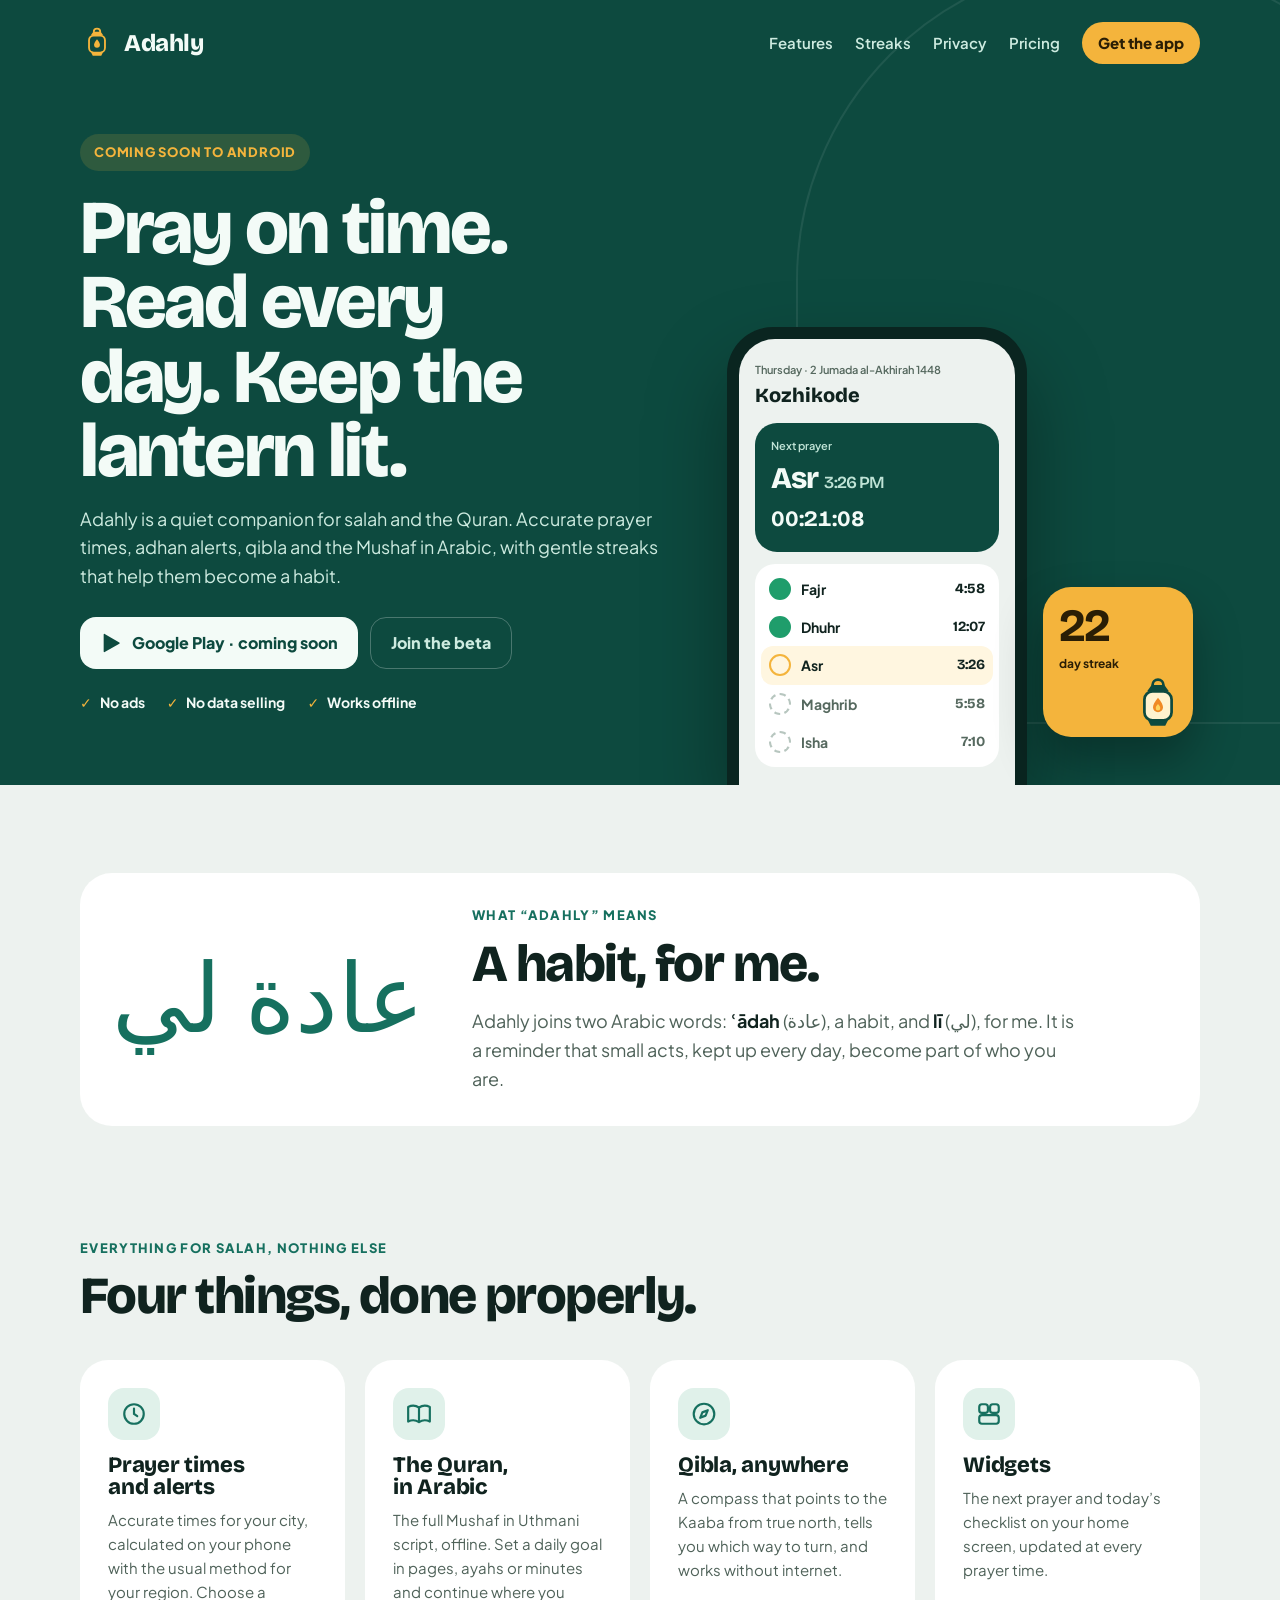
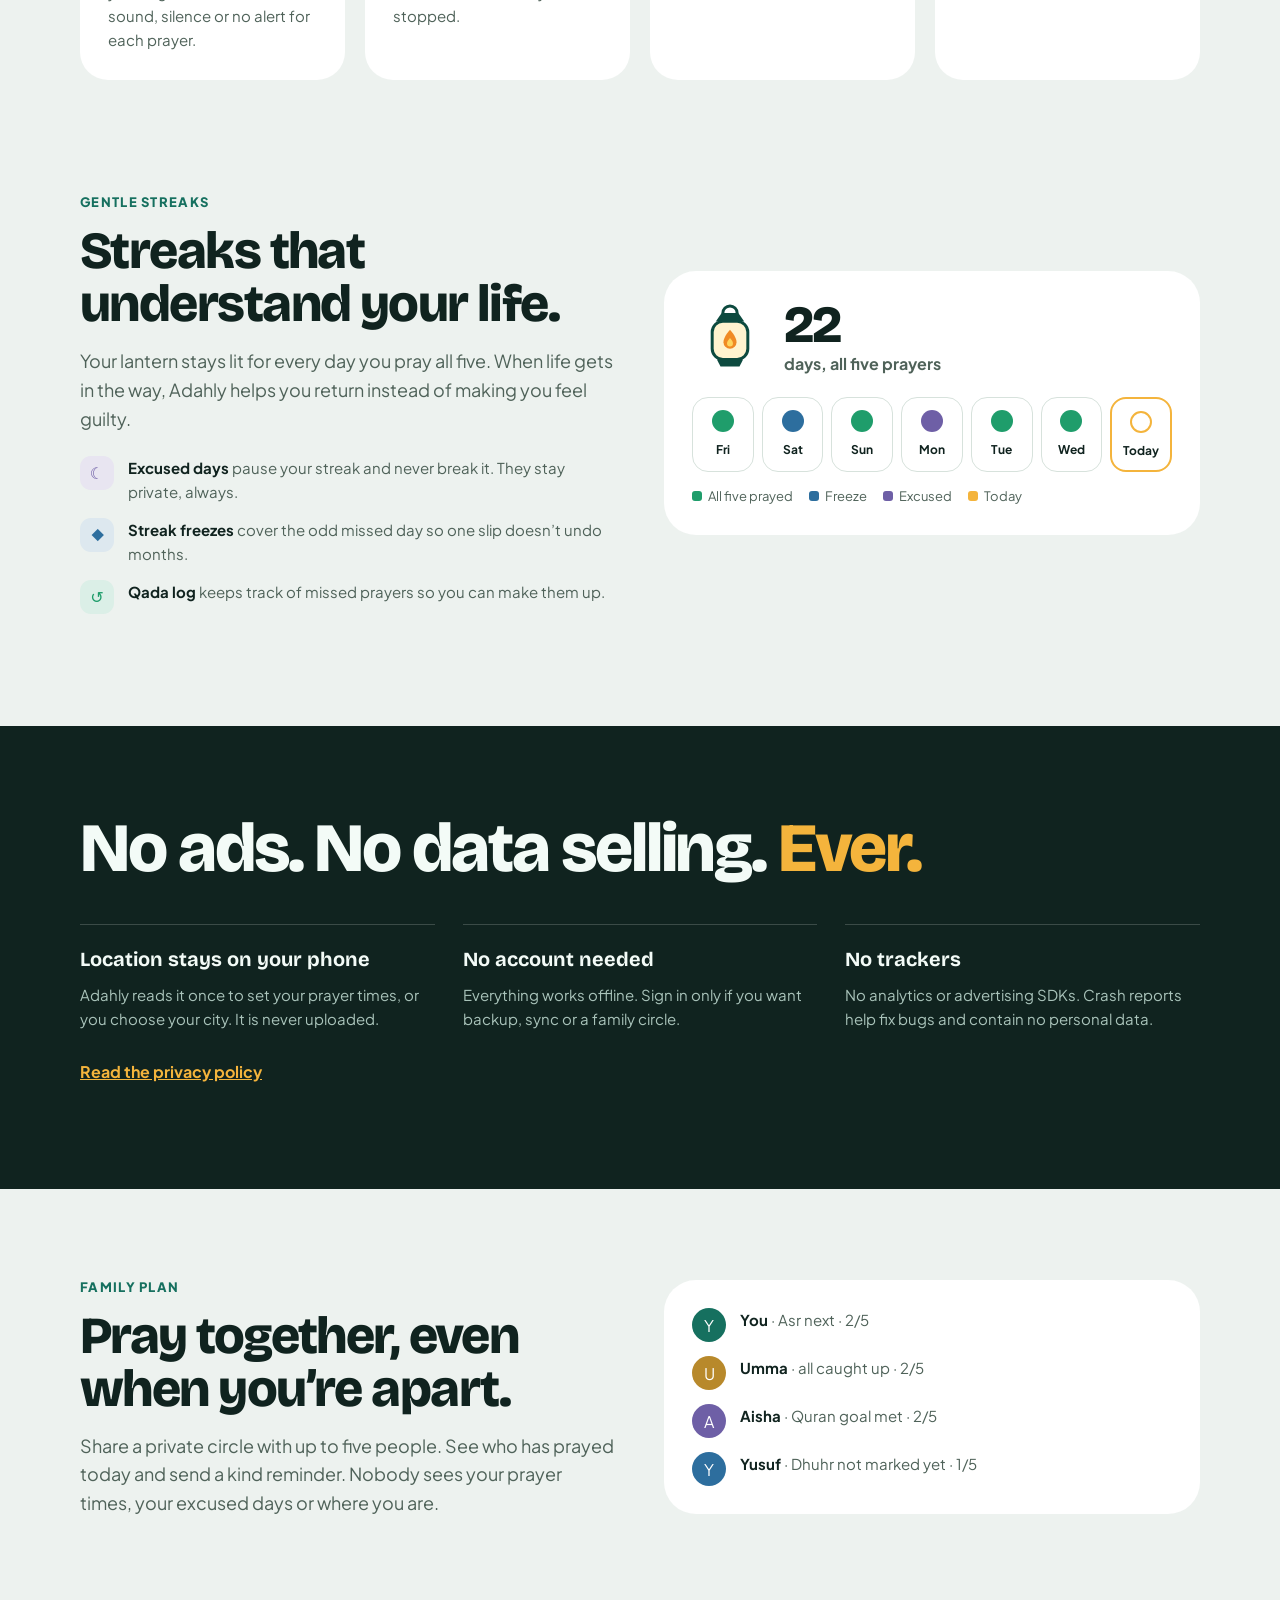
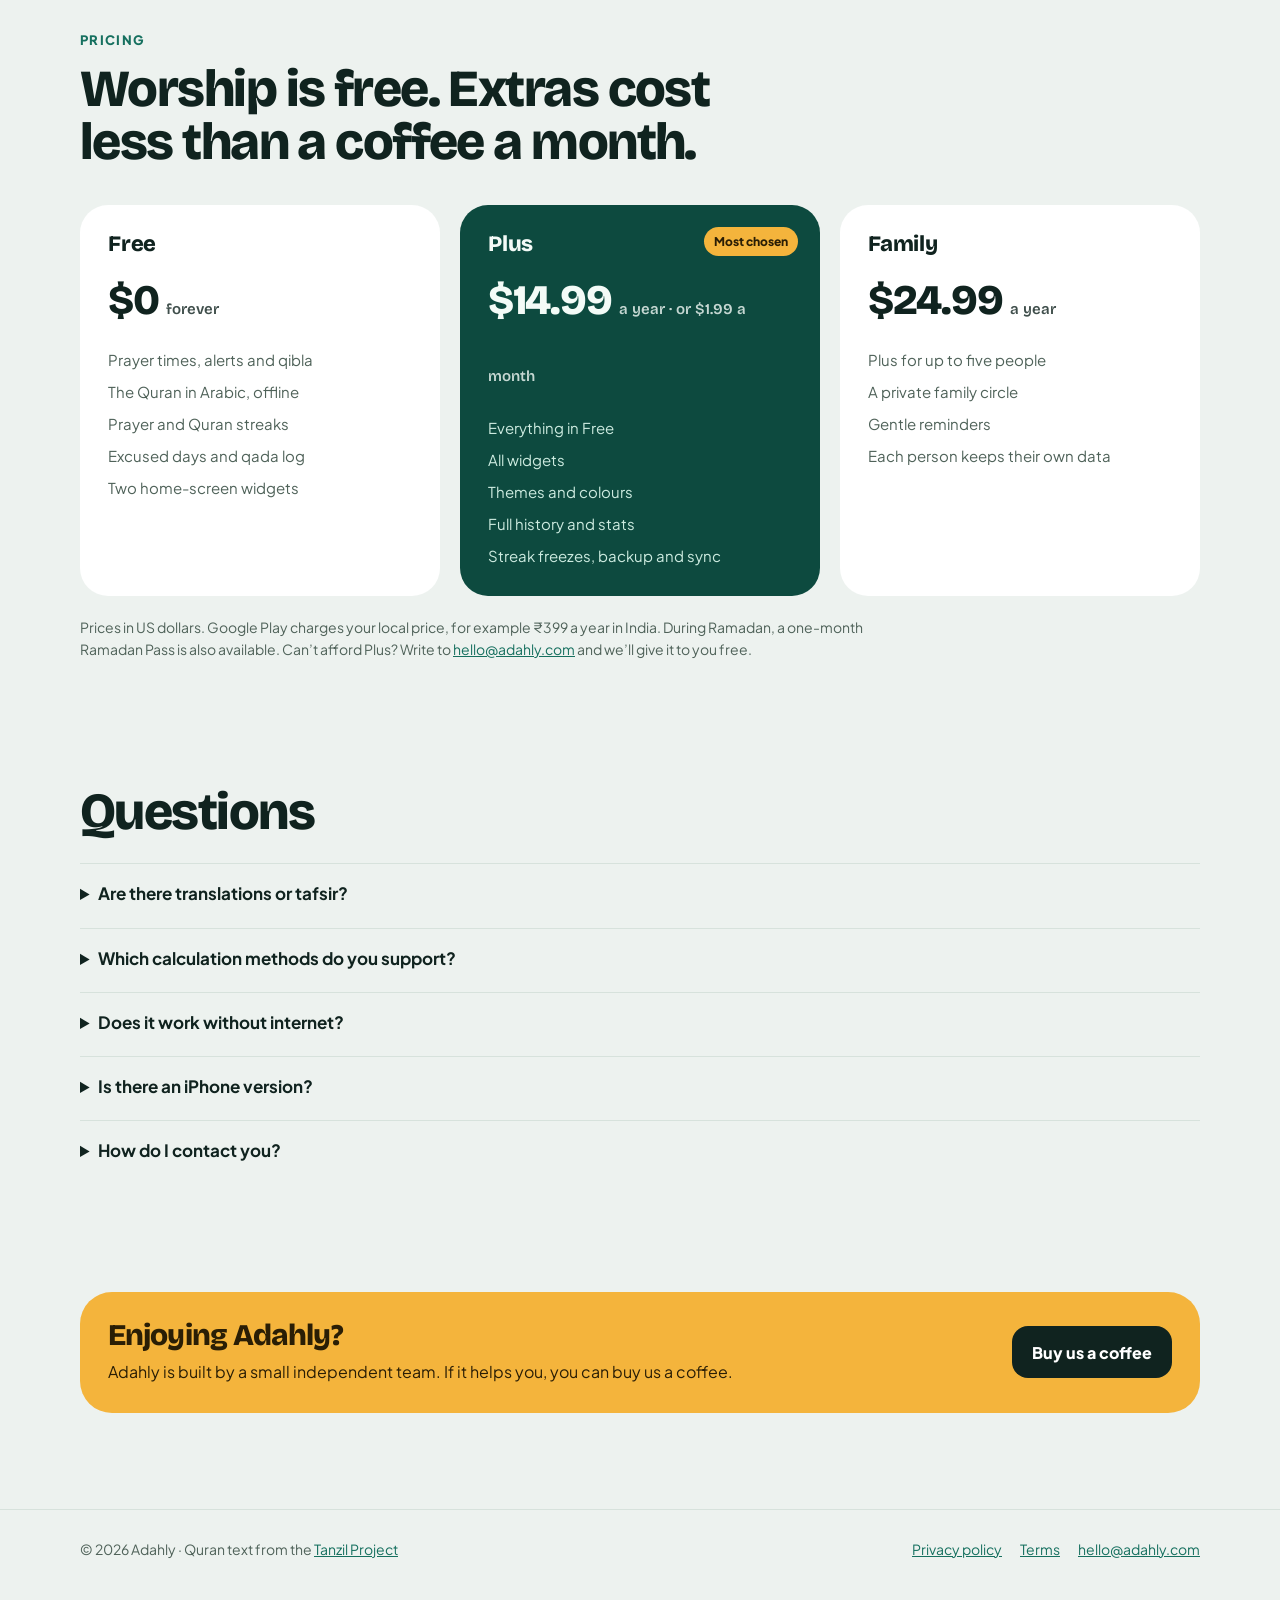
==== index.html @ 0e218136 "adahly.com website Landing page, privacy policy and terms. Static HTML and CSS, self-hosted fonts, n" ====
<!doctype html>
<html lang="en">
<head>
  <meta charset="utf-8">
  <meta http-equiv="Content-Security-Policy" content="default-src 'self'; img-src 'self' data:; style-src 'self' 'unsafe-inline'; font-src 'self'; script-src 'none'; object-src 'none'; base-uri 'self'; form-action 'none'">
  <meta name="viewport" content="width=device-width, initial-scale=1, viewport-fit=cover">
  <title>Adahly · Prayer and Quran habits</title>
  <meta name="description" content="Adahly is a quiet companion for salah and the Quran: accurate prayer times, adhan alerts, qibla and the Mushaf in Arabic, with gentle streaks. No ads. No data selling.">
  <meta name="theme-color" content="#0D4A3F">
  <meta property="og:title" content="Adahly · Prayer and Quran habits">
  <meta property="og:description" content="Pray on time. Read every day. Keep the lantern lit. No ads, no data selling.">
  <meta property="og:url" content="https://adahly.com/">
  <meta property="og:type" content="website">
  <link rel="canonical" href="https://adahly.com/">
  <link rel="icon" href="favicon.svg" type="image/svg+xml">
  <link rel="stylesheet" href="styles.css">
</head>
<body>

<header class="hero">
  <div class="wrap">
    <nav class="nav" aria-label="Main">
      <a class="brand" href="/">
        <svg width="34" height="34" viewBox="0 0 64 64" aria-hidden="true"><path d="M26 11a6 6 0 0 1 12 0" fill="none" stroke="#F4B43C" stroke-width="3.5" stroke-linecap="round"/><path d="M20 18 25 11h14l5 7z" fill="#F4B43C"/><rect x="17" y="18" width="30" height="32" rx="9" fill="none" stroke="#F4B43C" stroke-width="3.5"/><path d="M32 25c4 4.5 5.5 8 5.5 10.5a5.5 5.5 0 0 1-11 0c0-2.5 1.5-6 5.5-10.5z" fill="#F4B43C"/><path d="M21 50h22l-3 6H24z" fill="#F4B43C"/></svg>
        Adahly
      </a>
      <div class="nav-links">
        <a href="#features">Features</a>
        <a href="#streaks">Streaks</a>
        <a href="#privacy">Privacy</a>
        <a href="#pricing">Pricing</a>
        <a class="pill" href="#get">Get the app</a>
      </div>
    </nav>

    <div class="hero-grid">
      <div class="hero-copy">
        <span class="badge">COMING SOON TO ANDROID</span>
        <h1>Pray on time. Read every day. Keep the lantern lit.</h1>
        <p class="lead">Adahly is a quiet companion for salah and the Quran. Accurate prayer times, adhan alerts, qibla and the Mushaf in Arabic, with gentle streaks that help them become a habit.</p>
        <div class="ctas" id="get">
          <span class="btn btn-light" aria-disabled="true">
            <svg width="22" height="22" viewBox="0 0 24 24" fill="currentColor" aria-hidden="true"><path d="M4 2.8v18.4c0 .6.6 1 1.1.7l16-9.2c.5-.3.5-1 0-1.3l-16-9.3C4.6 1.8 4 2.2 4 2.8z"/></svg>
            Google Play · coming soon
          </span>
          <a class="btn btn-ghost" href="mailto:hello@adahly.com?subject=Adahly%20beta">Join the beta</a>
        </div>
        <ul class="promises">
          <li>No ads</li>
          <li>No data selling</li>
          <li>Works offline</li>
        </ul>
      </div>

      <div class="phone-col" aria-hidden="true">
        <div class="phone">
          <div class="screen">
            <div><small>Thursday · 2 Jumada al-Akhirah 1448</small><div class="city">Kozhikode</div></div>
            <div class="next">
              <div class="label">Next prayer</div>
              <div class="name">Asr <span>3:26 PM</span></div>
              <div class="count">00:21:08</div>
            </div>
            <ul class="list">
              <li><i class="dot done"></i>Fajr<span class="t">4:58</span></li>
              <li><i class="dot done"></i>Dhuhr<span class="t">12:07</span></li>
              <li class="now"><i class="dot now"></i>Asr<span class="t">3:26</span></li>
              <li class="later"><i class="dot"></i>Maghrib<span class="t">5:58</span></li>
              <li class="later"><i class="dot"></i>Isha<span class="t">7:10</span></li>
            </ul>
          </div>
        </div>
        <div class="streak-tile">
          <b>22</b><span>day streak</span>
          <svg width="58" height="58" viewBox="0 0 64 64"><path d="M26 11a6 6 0 0 1 12 0" fill="none" stroke="#0D4A3F" stroke-width="3" stroke-linecap="round"/><path d="M20 18 25 11h14l5 7z" fill="#0D4A3F"/><rect x="17" y="18" width="30" height="32" rx="9" fill="#FFF3CF" stroke="#0D4A3F" stroke-width="3"/><path d="M32 25c4 4.5 5.5 8 5.5 10.5a5.5 5.5 0 0 1-11 0c0-2.5 1.5-6 5.5-10.5z" fill="#F08A24"/><path d="M32 32c1.8 2 2.5 3.4 2.5 4.6a2.5 2.5 0 0 1-5 0c0-1.2.7-2.6 2.5-4.6z" fill="#FFD45C"/><path d="M21 50h22l-3 6H24z" fill="#0D4A3F"/></svg>
        </div>
      </div>
    </div>
  </div>
</header>

<main>
  <section id="name" class="wrap" aria-labelledby="name-title">
    <div class="name-card">
      <p class="arabic" lang="ar" dir="rtl">عادة لي</p>
      <div>
        <p class="eyebrow">What “Adahly” means</p>
        <h2 id="name-title">A habit, for me.</h2>
        <p class="lead">Adahly joins two Arabic words: <strong>ʿādah</strong> (عادة), a habit, and <strong>lī</strong> (لي), for me. It is a reminder that small acts, kept up every day, become part of who you are.</p>
      </div>
    </div>
  </section>

  <section id="features" class="wrap">
    <p class="eyebrow">Everything for salah, nothing else</p>
    <h2>Four things, done properly.</h2>
    <div class="features">
      <article class="feature">
        <div class="icon"><svg width="26" height="26" viewBox="0 0 24 24" fill="none" stroke="currentColor" stroke-width="2" stroke-linecap="round" aria-hidden="true"><circle cx="12" cy="12" r="9"/><path d="M12 7v5l3 2"/></svg></div>
        <h3>Prayer times and alerts</h3>
        <p>Accurate times for your city, calculated on your phone with the usual method for your region. Choose a sound, silence or no alert for each prayer.</p>
      </article>
      <article class="feature">
        <div class="icon"><svg width="26" height="26" viewBox="0 0 24 24" fill="none" stroke="currentColor" stroke-width="2" stroke-linejoin="round" aria-hidden="true"><path d="M2 5.5C5 4 9 4 12 6c3-2 7-2 10-.5V19c-3-1.5-7-1.5-10 .5-3-2-7-2-10-.5z"/><path d="M12 6v13.5"/></svg></div>
        <h3>The Quran, in Arabic</h3>
        <p>The full Mushaf in Uthmani script, offline. Set a daily goal in pages, ayahs or minutes and continue where you stopped.</p>
      </article>
      <article class="feature">
        <div class="icon"><svg width="26" height="26" viewBox="0 0 24 24" fill="none" stroke="currentColor" stroke-width="2" stroke-linejoin="round" aria-hidden="true"><circle cx="12" cy="12" r="9.5"/><path d="m15.5 8.5-2 5-5 2 2-5z"/></svg></div>
        <h3>Qibla, anywhere</h3>
        <p>A compass that points to the Kaaba from true north, tells you which way to turn, and works without internet.</p>
      </article>
      <article class="feature">
        <div class="icon"><svg width="26" height="26" viewBox="0 0 24 24" fill="none" stroke="currentColor" stroke-width="2" aria-hidden="true"><rect x="3" y="3" width="8" height="8" rx="2.5"/><rect x="13" y="3" width="8" height="8" rx="2.5"/><rect x="3" y="13" width="18" height="8" rx="2.5"/></svg></div>
        <h3>Widgets</h3>
        <p>The next prayer and today’s checklist on your home screen, updated at every prayer time.</p>
      </article>
    </div>
  </section>

  <section id="streaks" class="wrap">
    <div class="split">
      <div>
        <p class="eyebrow">Gentle streaks</p>
        <h2>Streaks that understand your life.</h2>
        <p class="lead">Your lantern stays lit for every day you pray all five. When life gets in the way, Adahly helps you return instead of making you feel guilty.</p>
        <ul class="points">
          <li><span class="chip" style="background:color-mix(in srgb,var(--excused) 16%,var(--card));color:var(--excused)">☾</span><span><b>Excused days</b> pause your streak and never break it. They stay private, always.</span></li>
          <li><span class="chip" style="background:color-mix(in srgb,var(--freeze) 16%,var(--card));color:var(--freeze)">◆</span><span><b>Streak freezes</b> cover the odd missed day so one slip doesn’t undo months.</span></li>
          <li><span class="chip" style="background:color-mix(in srgb,var(--prayed) 16%,var(--card));color:var(--prayed)">↺</span><span><b>Qada log</b> keeps track of missed prayers so you can make them up.</span></li>
        </ul>
      </div>
      <div class="panel" aria-label="Example week: five days complete, one freeze, one excused">
        <div style="display:flex;align-items:center;gap:16px">
          <svg width="76" height="76" viewBox="0 0 64 64" aria-hidden="true"><path d="M26 11a6 6 0 0 1 12 0" fill="none" stroke="#0D4A3F" stroke-width="2.5" stroke-linecap="round"/><path d="M20 18 25 11h14l5 7z" fill="#0D4A3F"/><rect x="17" y="18" width="30" height="32" rx="9" fill="#FFF3CF" stroke="#0D4A3F" stroke-width="2.5"/><path d="M32 25c4 4.5 5.5 8 5.5 10.5a5.5 5.5 0 0 1-11 0c0-2.5 1.5-6 5.5-10.5z" fill="#F08A24"/><path d="M32 32c1.8 2 2.5 3.4 2.5 4.6a2.5 2.5 0 0 1-5 0c0-1.2.7-2.6 2.5-4.6z" fill="#FFD45C"/><path d="M21 50h22l-3 6H24z" fill="#0D4A3F"/></svg>
          <div><div style="font-family:var(--display);font-size:52px;font-weight:800;line-height:1;letter-spacing:-.04em">22</div><div style="font-weight:700;color:var(--ink-muted)">days, all five prayers</div></div>
        </div>
        <div class="week">
          <div class="day"><i style="background:var(--prayed)"></i>Fri</div>
          <div class="day"><i style="background:var(--freeze)"></i>Sat</div>
          <div class="day"><i style="background:var(--prayed)"></i>Sun</div>
          <div class="day"><i style="background:var(--excused)"></i>Mon</div>
          <div class="day"><i style="background:var(--prayed)"></i>Tue</div>
          <div class="day"><i style="background:var(--prayed)"></i>Wed</div>
          <div class="day" style="border:2px solid var(--saffron)"><i style="border:2px solid var(--saffron)"></i>Today</div>
        </div>
        <div class="legend">
          <span style="--c:var(--prayed)">All five prayed</span>
          <span style="--c:var(--freeze)">Freeze</span>
          <span style="--c:var(--excused)">Excused</span>
          <span style="--c:var(--saffron)">Today</span>
        </div>
      </div>
    </div>
  </section>

  <div class="band" id="privacy">
    <div class="wrap">
      <h2>No ads. No data selling. <em>Ever.</em></h2>
      <div class="band-grid">
        <div><b>Location stays on your phone</b><p>Adahly reads it once to set your prayer times, or you choose your city. It is never uploaded.</p></div>
        <div><b>No account needed</b><p>Everything works offline. Sign in only if you want backup, sync or a family circle.</p></div>
        <div><b>No trackers</b><p>No analytics or advertising SDKs. Crash reports help fix bugs and contain no personal data.</p></div>
      </div>
      <p style="margin-top:28px"><a href="privacy.html" style="color:var(--saffron);font-weight:700">Read the privacy policy</a></p>
    </div>
  </div>

  <section id="family" class="wrap">
    <div class="split">
      <div>
        <p class="eyebrow">Family plan</p>
        <h2>Pray together, even when you’re apart.</h2>
        <p class="lead">Share a private circle with up to five people. See who has prayed today and send a kind reminder. Nobody sees your prayer times, your excused days or where you are.</p>
      </div>
      <div class="panel" aria-label="Example family circle">
        <ul class="points" style="margin:0">
          <li><span class="chip" style="background:var(--emerald-accent);color:#fff;border-radius:50%">Y</span><span><b>You</b> · Asr next · 2/5</span></li>
          <li><span class="chip" style="background:#b8892b;color:#fff;border-radius:50%">U</span><span><b>Umma</b> · all caught up · 2/5</span></li>
          <li><span class="chip" style="background:var(--excused);color:#fff;border-radius:50%">A</span><span><b>Aisha</b> · Quran goal met · 2/5</span></li>
          <li><span class="chip" style="background:var(--freeze);color:#fff;border-radius:50%">Y</span><span><b>Yusuf</b> · Dhuhr not marked yet · 1/5</span></li>
        </ul>
      </div>
    </div>
  </section>

  <section id="pricing" class="wrap">
    <p class="eyebrow">Pricing</p>
    <h2>Worship is free. Extras cost less than a coffee a month.</h2>
    <div class="prices">
      <div class="price">
        <h3>Free</h3>
        <div class="amount">$0 <small>forever</small></div>
        <ul><li>Prayer times, alerts and qibla</li><li>The Quran in Arabic, offline</li><li>Prayer and Quran streaks</li><li>Excused days and qada log</li><li>Two home-screen widgets</li></ul>
      </div>
      <div class="price featured">
        <span class="tag">Most chosen</span>
        <h3>Plus</h3>
        <div class="amount">$14.99 <small>a year · or $1.99 a month</small></div>
        <ul><li>Everything in Free</li><li>All widgets</li><li>Themes and colours</li><li>Full history and stats</li><li>Streak freezes, backup and sync</li></ul>
      </div>
      <div class="price">
        <h3>Family</h3>
        <div class="amount">$24.99 <small>a year</small></div>
        <ul><li>Plus for up to five people</li><li>A private family circle</li><li>Gentle reminders</li><li>Each person keeps their own data</li></ul>
      </div>
    </div>
    <p class="fine">Prices in US dollars. Google Play charges your local price, for example ₹399 a year in India. During Ramadan, a one-month Ramadan Pass is also available. Can’t afford Plus? Write to <a href="mailto:hello@adahly.com">hello@adahly.com</a> and we’ll give it to you free.</p>
  </section>

  <section id="faq" class="wrap">
    <h2>Questions</h2>
    <div class="faq">
      <details><summary>Are there translations or tafsir?</summary><p>No. Adahly shows the Quran in Arabic only, exactly as published by the Tanzil Project, with no translations or interpretations added.</p></details>
      <details><summary>Which calculation methods do you support?</summary><p>Adahly picks the usual method for your region, such as Muslim World League, ISNA, Umm al-Qura or Karachi. You can change it, and choose the Hanafi or standard Asr time.</p></details>
      <details><summary>Does it work without internet?</summary><p>Yes. Prayer times, alerts, qibla, the Quran and your streaks all work offline.</p></details>
      <details><summary>Is there an iPhone version?</summary><p>Not yet. Adahly is launching on Android first.</p></details>
      <details><summary>How do I contact you?</summary><p>Email <a href="mailto:hello@adahly.com">hello@adahly.com</a>. We read every message.</p></details>
    </div>
  </section>

  <section id="support" class="wrap">
    <div class="panel" style="background:var(--saffron);color:var(--on-saffron);display:flex;flex-wrap:wrap;gap:16px 32px;align-items:center;justify-content:space-between">
      <div style="min-width:0;flex:1 1 320px">
        <h2 style="font-size:30px">Enjoying Adahly?</h2>
        <p style="margin:8px 0 0">Adahly is built by a small independent team. If it helps you, you can buy us a coffee.</p>
      </div>
      <a class="btn" style="background:#10231F;color:#fff" href="https://buymeacoffee.com/msahalkc" rel="noopener">Buy us a coffee</a>
    </div>
  </section>
</main>

<footer>
  <div class="wrap">
    <span>© 2026 Adahly · Quran text from the <a href="https://tanzil.net">Tanzil Project</a></span>
    <nav aria-label="Legal">
      <a href="privacy.html">Privacy policy</a>
      <a href="terms.html">Terms</a>
      <a href="mailto:hello@adahly.com">hello@adahly.com</a>
    </nav>
  </div>
</footer>
</body>
</html>
---- styles.css ----
/* Adahly website: Lantern theme (Requirements.md §9). No trackers, no
   cookies, fonts served from this site. */

@font-face {
  font-family: "Bricolage Grotesque";
  src: url("fonts/BricolageGrotesque.ttf") format("truetype");
  font-weight: 200 800;
  font-display: swap;
}
@font-face {
  font-family: "Plus Jakarta Sans";
  src: url("fonts/PlusJakartaSans.ttf") format("truetype");
  font-weight: 200 800;
  font-display: swap;
}

:root {
  --ground: #edf2ef;
  --card: #ffffff;
  --emerald: #0d4a3f;
  --emerald-accent: #16705f;
  --on-emerald: #f3fbf7;
  --on-emerald-muted: #bfe3d6;
  --saffron: #f4b43c;
  --on-saffron: #2a1e05;
  --ink: #10231f;
  --ink-muted: #4f6259;
  --line: #d7e2dc;
  --prayed: #1f9d6b;
  --freeze: #2d6e9e;
  --excused: #6e5fa6;
  --band: #10231f;
  --on-band: #f3fbf7;
  --on-band-muted: #a9c3ba;
  --display: "Bricolage Grotesque", "Segoe UI", system-ui, sans-serif;
  --body: "Plus Jakarta Sans", "Segoe UI", system-ui, sans-serif;
  color-scheme: light dark;
}
@media (prefers-color-scheme: dark) {
  :root {
    --ground: #0b1513;
    --card: #13201d;
    --emerald: #0f5a4b;
    --emerald-accent: #5cc9a7;
    --ink: #e9f1ee;
    --ink-muted: #9db1aa;
    --line: #22332f;
    --band: #060d0b;
  }
}

* { box-sizing: border-box; }
html { -webkit-text-size-adjust: 100%; }
body {
  margin: 0;
  background: var(--ground);
  color: var(--ink);
  font-family: var(--body);
  font-size: 16px;
  line-height: 1.6;
}
img, svg { max-width: 100%; }
a { color: var(--emerald-accent); }
a:focus-visible, button:focus-visible { outline: 3px solid var(--saffron); outline-offset: 3px; border-radius: 6px; }

.wrap {
  max-width: 1160px;
  margin: 0 auto;
  padding-left: max(20px, env(safe-area-inset-left));
  padding-right: max(20px, env(safe-area-inset-right));
}

h1, h2, h3 {
  font-family: var(--display);
  font-weight: 800;
  letter-spacing: -0.03em;
  line-height: 1.02;
  margin: 0;
  text-wrap: balance;
}
h2 { font-size: clamp(32px, 4.2vw, 52px); }
h3 { font-size: 22px; letter-spacing: -0.01em; }
.eyebrow {
  font-size: 13px;
  font-weight: 800;
  letter-spacing: 0.1em;
  text-transform: uppercase;
  color: var(--emerald-accent);
  margin: 0 0 12px;
}
.lead { font-size: 18px; color: var(--ink-muted); max-width: 34em; margin: 16px 0 0; }

/* Header + hero (emerald band) */
.hero { background: var(--emerald); color: var(--on-emerald); position: relative; overflow: hidden; }
.hero::after {
  content: "";
  position: absolute;
  right: -160px;
  top: -40px;
  width: 640px;
  height: 760px;
  border: 2px solid rgba(255, 255, 255, 0.08);
  border-radius: 320px 320px 0 0;
  pointer-events: none;
}
.nav { display: flex; flex-wrap: wrap; align-items: center; justify-content: space-between; gap: 12px 24px; padding-block: 22px; position: relative; z-index: 1; }
.brand { display: flex; align-items: center; gap: 10px; color: var(--on-emerald); text-decoration: none; font-family: var(--display); font-size: 24px; font-weight: 800; letter-spacing: -0.02em; }
.nav-links { display: flex; flex-wrap: wrap; gap: 6px 22px; align-items: center; font-weight: 600; font-size: 15px; }
.nav-links a { color: #cdebe0; text-decoration: none; }
.nav-links a:hover { color: #fff; }
.pill { background: var(--saffron); color: var(--on-saffron) !important; padding: 9px 16px; border-radius: 999px; font-weight: 800; }

.hero-grid { display: flex; flex-wrap: wrap; gap: 48px; align-items: flex-end; padding-top: 48px; position: relative; z-index: 1; }
.hero-copy { flex: 1 1 440px; min-width: 0; padding-bottom: 72px; }
.hero-copy h1 { font-size: clamp(42px, 6vw, 76px); line-height: 0.98; }
.hero-copy .lead { color: #cdebe0; }
.badge { display: inline-block; font-size: 13px; font-weight: 800; letter-spacing: 0.06em; color: var(--saffron); background: rgba(244, 180, 60, 0.14); padding: 8px 14px; border-radius: 999px; margin-bottom: 20px; }
.ctas { display: flex; flex-wrap: wrap; gap: 12px; margin-top: 26px; }
.btn { display: inline-flex; align-items: center; gap: 10px; min-height: 52px; padding: 10px 20px; border-radius: 16px; font-weight: 800; text-decoration: none; }
.btn-light { background: var(--on-emerald); color: #0d4a3f; }
.btn-ghost { border: 1px solid rgba(255, 255, 255, 0.25); color: #cdebe0; }
.promises { display: flex; flex-wrap: wrap; gap: 8px 22px; margin: 22px 0 0; padding: 0; list-style: none; font-weight: 700; font-size: 14px; }
.promises li::before { content: "✓"; color: var(--saffron); margin-right: 8px; }

.phone-col { flex: 0 1 480px; min-width: 0; display: flex; flex-wrap: wrap; justify-content: center; align-items: flex-end; gap: 16px; }
.phone { width: 300px; max-width: 100%; background: #0a2520; border-radius: 46px 46px 0 0; padding: 12px 12px 0; box-shadow: 0 40px 80px rgba(0, 0, 0, 0.35); }
.screen { background: #edf2ef; color: #10231f; border-radius: 36px 36px 0 0; padding: 22px 16px 18px; display: grid; gap: 12px; }
.screen small { display: block; font-size: 11px; font-weight: 600; color: #56695f; }
.screen .city { font-family: var(--display); font-size: 20px; font-weight: 800; }
.next { background: #0d4a3f; color: #f3fbf7; border-radius: 22px; padding: 14px 16px; }
.next .label { font-size: 11px; color: #bfe3d6; font-weight: 600; }
.next .name { font-family: var(--display); font-size: 30px; font-weight: 800; letter-spacing: -0.03em; }
.next .name span { font-size: 17px; color: #bfe3d6; font-weight: 600; }
.next .count { font-family: var(--display); font-size: 22px; font-weight: 700; font-variant-numeric: tabular-nums; }
.list { background: #fff; border-radius: 20px; padding: 6px; margin: 0; list-style: none; }
.list li { display: flex; align-items: center; gap: 10px; padding: 8px; border-radius: 12px; font-size: 14px; font-weight: 700; }
.list li.now { background: #fff6e0; }
.list li .t { margin-left: auto; font-family: var(--display); }
.list li.later { color: #56695f; }
.dot { width: 22px; height: 22px; border-radius: 50%; border: 2px dashed #b7c6bf; flex: none; }
.dot.done { background: #1f9d6b; border: 2px solid #1f9d6b; }
.dot.now { border: 2px solid #f4b43c; }
.streak-tile { position: relative; flex: none; margin-bottom: 48px; width: 150px; height: 150px; border-radius: 28px; background: var(--saffron); color: var(--on-saffron); padding: 16px; box-shadow: 0 24px 48px rgba(0, 0, 0, 0.3); }
.streak-tile b { display: block; font-family: var(--display); font-size: 46px; line-height: 1; letter-spacing: -0.04em; }
.streak-tile span { font-size: 12px; font-weight: 700; }
.streak-tile svg { position: absolute; right: 6px; bottom: 4px; }

/* The name */
.name-card { display: flex; flex-wrap: wrap; align-items: center; gap: 12px 48px; background: var(--card); border-radius: 32px; padding: 32px; }
.name-card > div { flex: 1 1 420px; min-width: 0; }
.name-card .lead strong { color: var(--ink); }
.arabic { flex: 0 1 auto; margin: 0; font-family: "Amiri", "Noto Naskh Arabic", "Scheherazade New", "Times New Roman", serif; font-size: clamp(56px, 9vw, 96px); line-height: 1.2; color: var(--emerald-accent); }

/* Sections */
section { padding-block: 88px 24px; }
.features { display: grid; grid-template-columns: repeat(auto-fit, minmax(240px, 1fr)); gap: 20px; margin-top: 36px; }
.feature { background: var(--card); border-radius: 28px; padding: 28px; }
.feature .icon { width: 52px; height: 52px; border-radius: 16px; background: color-mix(in srgb, var(--prayed) 14%, var(--card)); color: var(--emerald-accent); display: grid; place-items: center; margin-bottom: 14px; }
.feature p { margin: 10px 0 0; color: var(--ink-muted); font-size: 15px; }

.split { display: flex; flex-wrap: wrap; gap: 48px; align-items: center; }
.split > * { flex: 1 1 420px; min-width: 0; }
.points { list-style: none; padding: 0; margin: 22px 0 0; display: grid; gap: 14px; }
.points li { display: flex; gap: 14px; color: var(--ink-muted); font-size: 15px; }
.points b { color: var(--ink); }
.chip { width: 34px; height: 34px; border-radius: 11px; flex: none; display: grid; place-items: center; font-size: 16px; }
.panel { background: var(--card); border-radius: 32px; padding: 28px; }
.week { display: grid; grid-template-columns: repeat(7, minmax(0, 1fr)); gap: 8px; margin-top: 20px; }
.day { border-radius: 16px; border: 1px solid var(--line); padding: 12px 0 10px; text-align: center; font-size: 12px; font-weight: 700; }
.day i { display: block; width: 22px; height: 22px; border-radius: 50%; margin: 0 auto 8px; }
.legend { display: flex; flex-wrap: wrap; gap: 8px 16px; margin-top: 14px; font-size: 13px; color: var(--ink-muted); }
.legend span::before { content: ""; display: inline-block; width: 10px; height: 10px; border-radius: 3px; margin-right: 6px; background: var(--c); }

.band { background: var(--band); color: var(--on-band); margin-top: 88px; }
.band .wrap { padding-block: 88px; }
.band h2 { font-size: clamp(40px, 5.4vw, 72px); max-width: 13em; }
.band h2 em { font-style: normal; color: var(--saffron); }
.band-grid { display: grid; grid-template-columns: repeat(auto-fit, minmax(240px, 1fr)); gap: 28px; margin-top: 40px; }
.band-grid div { border-top: 1px solid rgba(255, 255, 255, 0.18); padding-top: 18px; }
.band-grid b { display: block; font-family: var(--display); font-size: 20px; }
.band-grid p { margin: 8px 0 0; color: var(--on-band-muted); font-size: 15px; }

.prices { display: grid; grid-template-columns: repeat(auto-fit, minmax(260px, 1fr)); gap: 20px; margin-top: 36px; }
.price { background: var(--card); border-radius: 28px; padding: 28px; position: relative; }
.price.featured { background: var(--emerald); color: var(--on-emerald); }
.price .amount { font-family: var(--display); font-size: 42px; font-weight: 800; letter-spacing: -0.03em; margin: 12px 0 14px; }
.price .amount small { font-size: 15px; font-weight: 600; letter-spacing: 0; opacity: 0.8; }
.price ul { list-style: none; margin: 0; padding: 0; display: grid; gap: 8px; font-size: 15px; color: var(--ink-muted); }
.price.featured ul { color: #cdebe0; }
.tag { position: absolute; top: 22px; right: 22px; font-size: 12px; font-weight: 800; padding: 5px 10px; border-radius: 999px; background: var(--saffron); color: var(--on-saffron); }
.fine { font-size: 14px; color: var(--ink-muted); max-width: 60em; margin-top: 20px; }

.faq { display: grid; gap: 4px; margin-top: 24px; }
.faq details { border-top: 1px solid var(--line); padding: 16px 0; }
.faq summary { font-weight: 700; font-size: 17px; cursor: pointer; }
.faq p { color: var(--ink-muted); margin: 8px 0 0; }

footer { border-top: 1px solid var(--line); margin-top: 72px; }
footer .wrap { display: flex; flex-wrap: wrap; justify-content: space-between; gap: 12px 24px; padding-block: 28px 40px; font-size: 14px; color: var(--ink-muted); }
footer nav { display: flex; flex-wrap: wrap; gap: 8px 18px; }

/* Legal pages */
.doc-header { background: var(--emerald); }
.doc { max-width: 760px; margin: 0 auto; padding: 48px max(20px, env(safe-area-inset-right)) 24px max(20px, env(safe-area-inset-left)); }
.doc h1 { font-size: clamp(36px, 5vw, 52px); }
.doc h2 { font-size: 24px; letter-spacing: -0.01em; margin: 36px 0 8px; }
.doc p, .doc li { color: var(--ink-muted); }
.doc strong { color: var(--ink); }
.doc .updated { font-size: 14px; margin-top: 10px; }
.doc table { width: 100%; border-collapse: collapse; font-size: 15px; }
.doc .table-scroll { overflow-x: auto; }
.doc th, .doc td { text-align: left; padding: 10px 8px; border-bottom: 1px solid var(--line); vertical-align: top; }
.doc th { color: var(--ink); }

@media (max-width: 520px) {
  .streak-tile { display: none; }
}
@media (prefers-reduced-motion: reduce) {
  * { scroll-behavior: auto !important; }
}
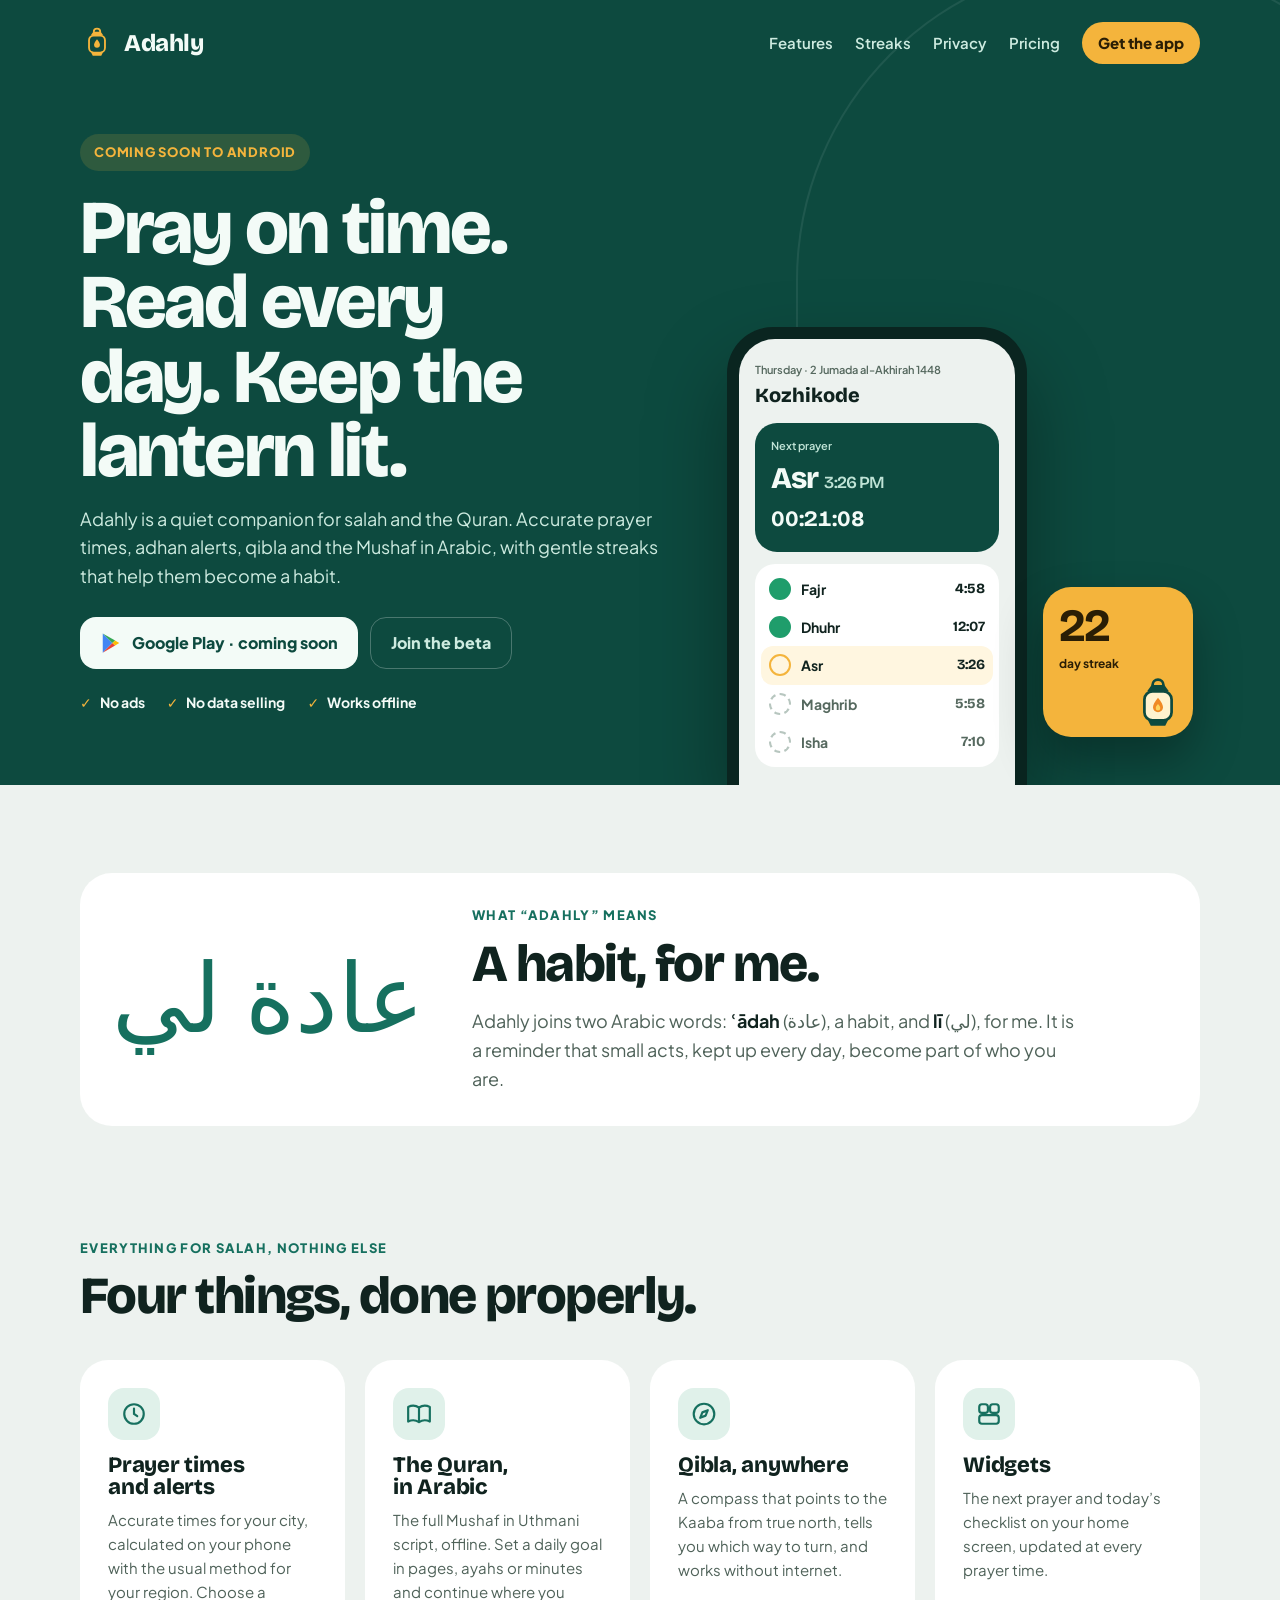
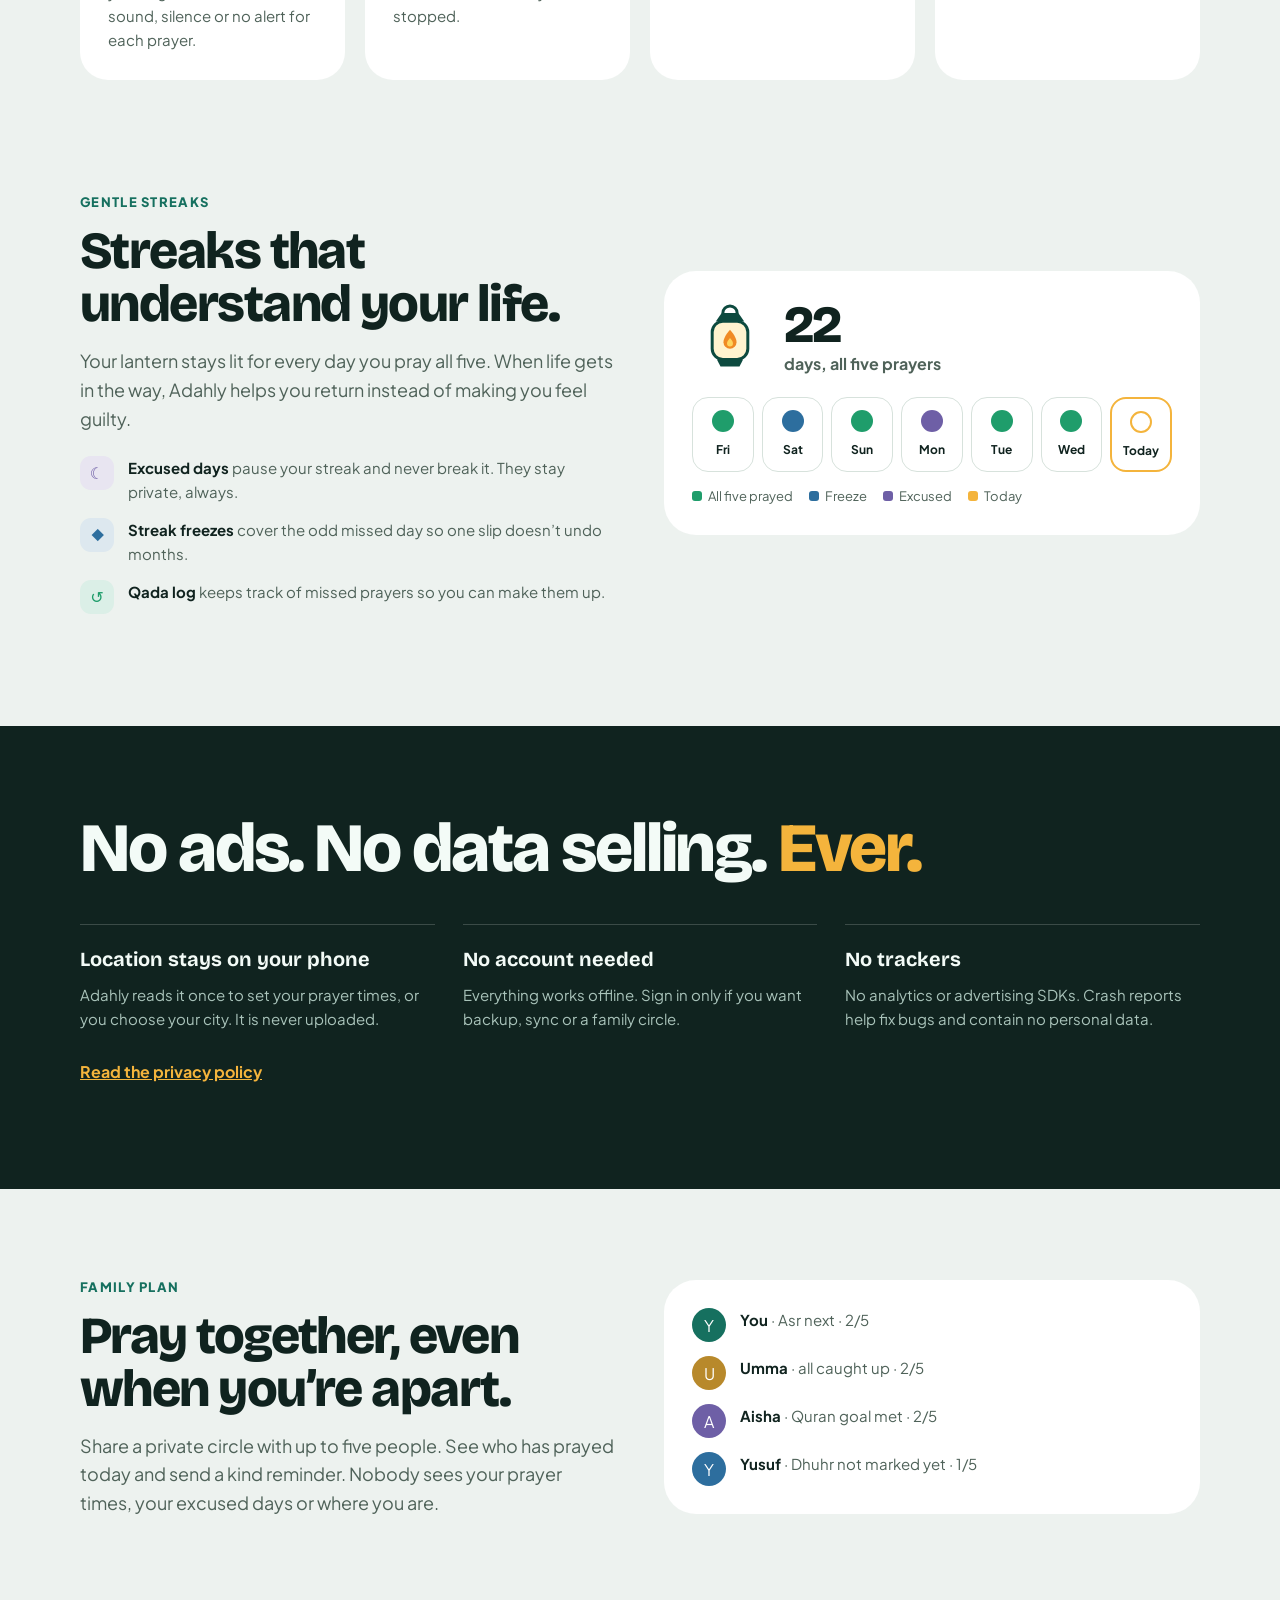
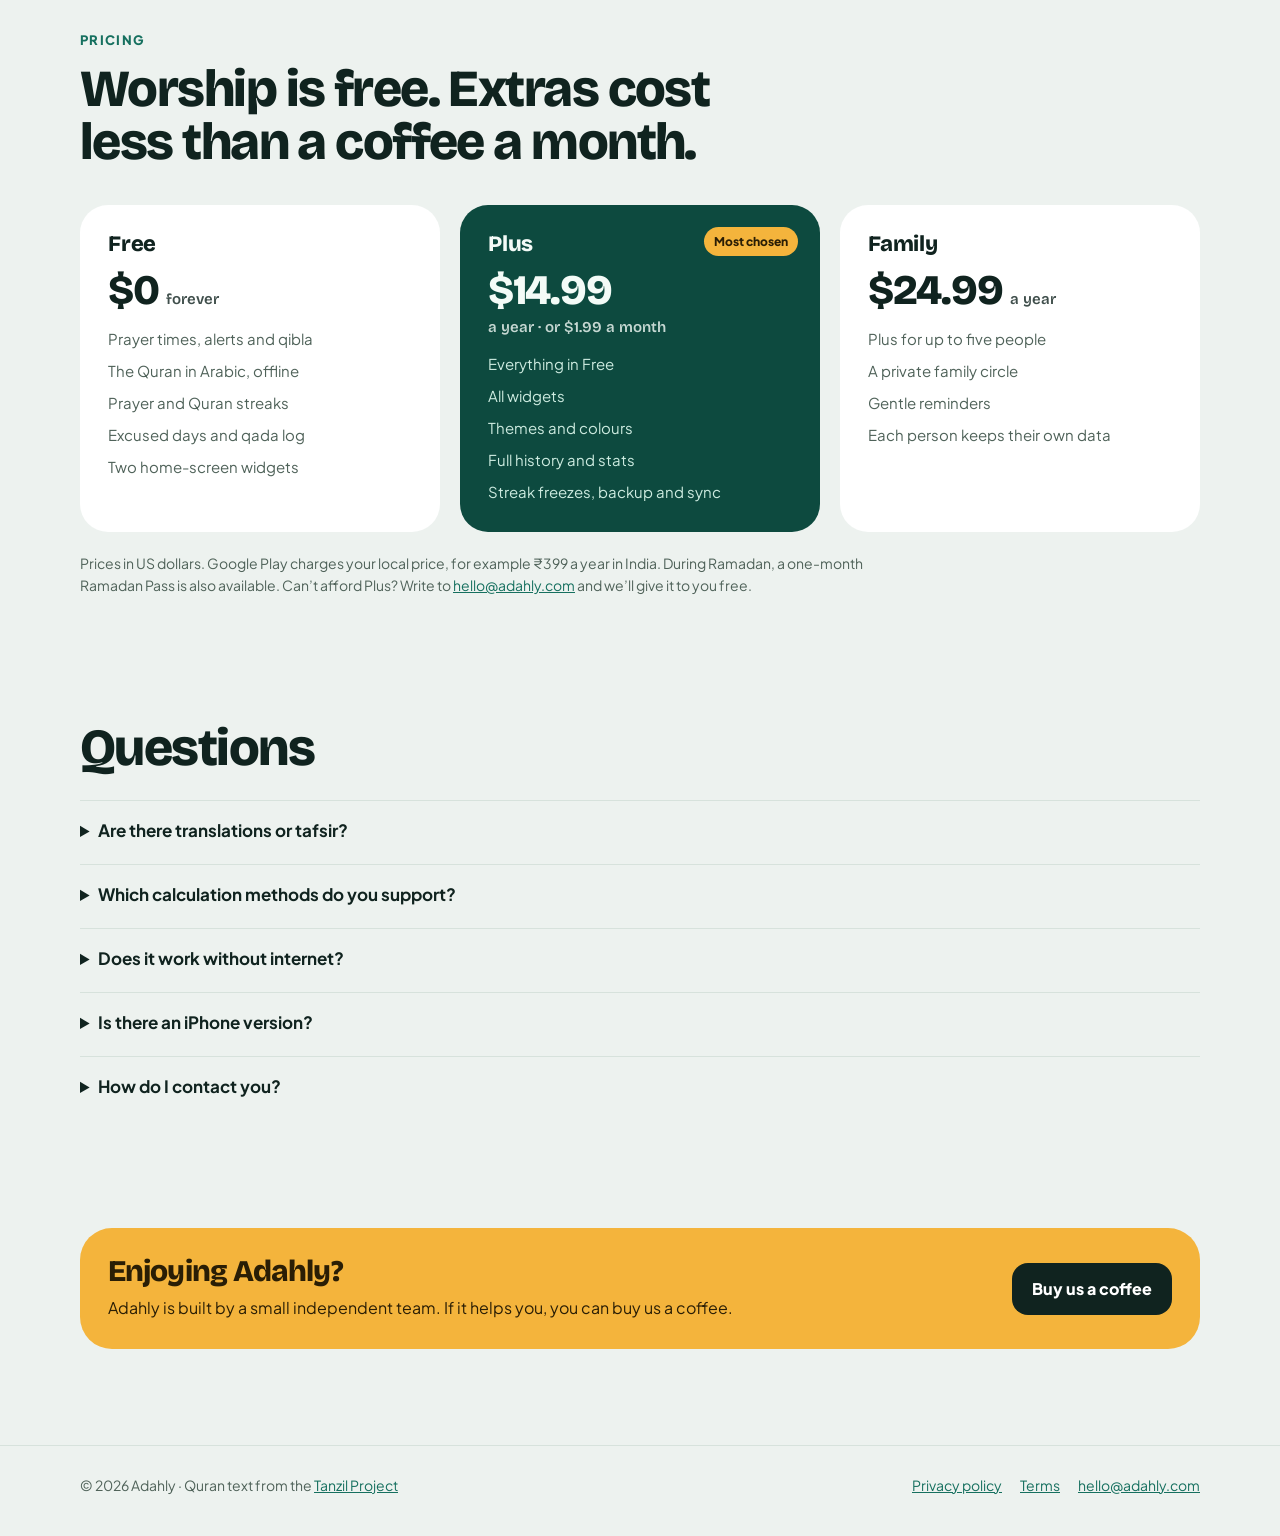
==== commit 77e5627e: "Use the four-colour Google Play logo on the hero button Co-Authored-By: Claude Opus 5.5 <noreply@ant" ====
--- a/index.html
+++ b/index.html
@@ -40,7 +40,7 @@
         <p class="lead">Adahly is a quiet companion for salah and the Quran. Accurate prayer times, adhan alerts, qibla and the Mushaf in Arabic, with gentle streaks that help them become a habit.</p>
         <div class="ctas" id="get">
           <span class="btn btn-light" aria-disabled="true">
-            <svg width="22" height="22" viewBox="0 0 24 24" fill="currentColor" aria-hidden="true"><path d="M4 2.8v18.4c0 .6.6 1 1.1.7l16-9.2c.5-.3.5-1 0-1.3l-16-9.3C4.6 1.8 4 2.2 4 2.8z"/></svg>
+            <svg width="22" height="22" viewBox="0 0 24 24" aria-hidden="true"><path fill="#4285F4" d="M3 1.5 13.5 12 3 22.5z"/><path fill="#34A853" d="M3 1.5 16.5 9.375 13.5 12z"/><path fill="#EA4335" d="M3 22.5 13.5 12l3 2.625z"/><path fill="#FBBC04" d="M16.5 9.375 21 12l-4.5 2.625L13.5 12z"/></svg>
             Google Play · coming soon
           </span>
           <a class="btn btn-ghost" href="mailto:hello@adahly.com?subject=Adahly%20beta">Join the beta</a>
--- a/styles.css
+++ b/styles.css
@@ -100,6 +100,7 @@
   width: 640px;
   height: 760px;
   border: 2px solid rgba(255, 255, 255, 0.08);
+  border-bottom: 0;
   border-radius: 320px 320px 0 0;
   pointer-events: none;
 }
@@ -183,8 +184,8 @@
 .prices { display: grid; grid-template-columns: repeat(auto-fit, minmax(260px, 1fr)); gap: 20px; margin-top: 36px; }
 .price { background: var(--card); border-radius: 28px; padding: 28px; position: relative; }
 .price.featured { background: var(--emerald); color: var(--on-emerald); }
-.price .amount { font-family: var(--display); font-size: 42px; font-weight: 800; letter-spacing: -0.03em; margin: 12px 0 14px; }
-.price .amount small { font-size: 15px; font-weight: 600; letter-spacing: 0; opacity: 0.8; }
+.price .amount { font-family: var(--display); font-size: 42px; font-weight: 800; letter-spacing: -0.03em; margin: 12px 0 14px; line-height: 1.1; display: flex; flex-wrap: wrap; align-items: baseline; gap: 4px 8px; }
+.price .amount small { font-size: 15px; font-weight: 600; letter-spacing: 0; opacity: 0.8; display: inline-block; line-height: 1.35; }
 .price ul { list-style: none; margin: 0; padding: 0; display: grid; gap: 8px; font-size: 15px; color: var(--ink-muted); }
 .price.featured ul { color: #cdebe0; }
 .tag { position: absolute; top: 22px; right: 22px; font-size: 12px; font-weight: 800; padding: 5px 10px; border-radius: 999px; background: var(--saffron); color: var(--on-saffron); }
@@ -214,6 +215,14 @@
 
 @media (max-width: 520px) {
   .streak-tile { display: none; }
+  .panel { padding: 20px; }
+  .week { gap: 4px; }
+  .day { font-size: 11px; letter-spacing: -0.02em; }
+}
+@media (max-width: 360px) {
+  .panel { padding: 16px; }
+  .week { gap: 3px; }
+  .day { font-size: 10px; }
 }
 @media (prefers-reduced-motion: reduce) {
   * { scroll-behavior: auto !important; }
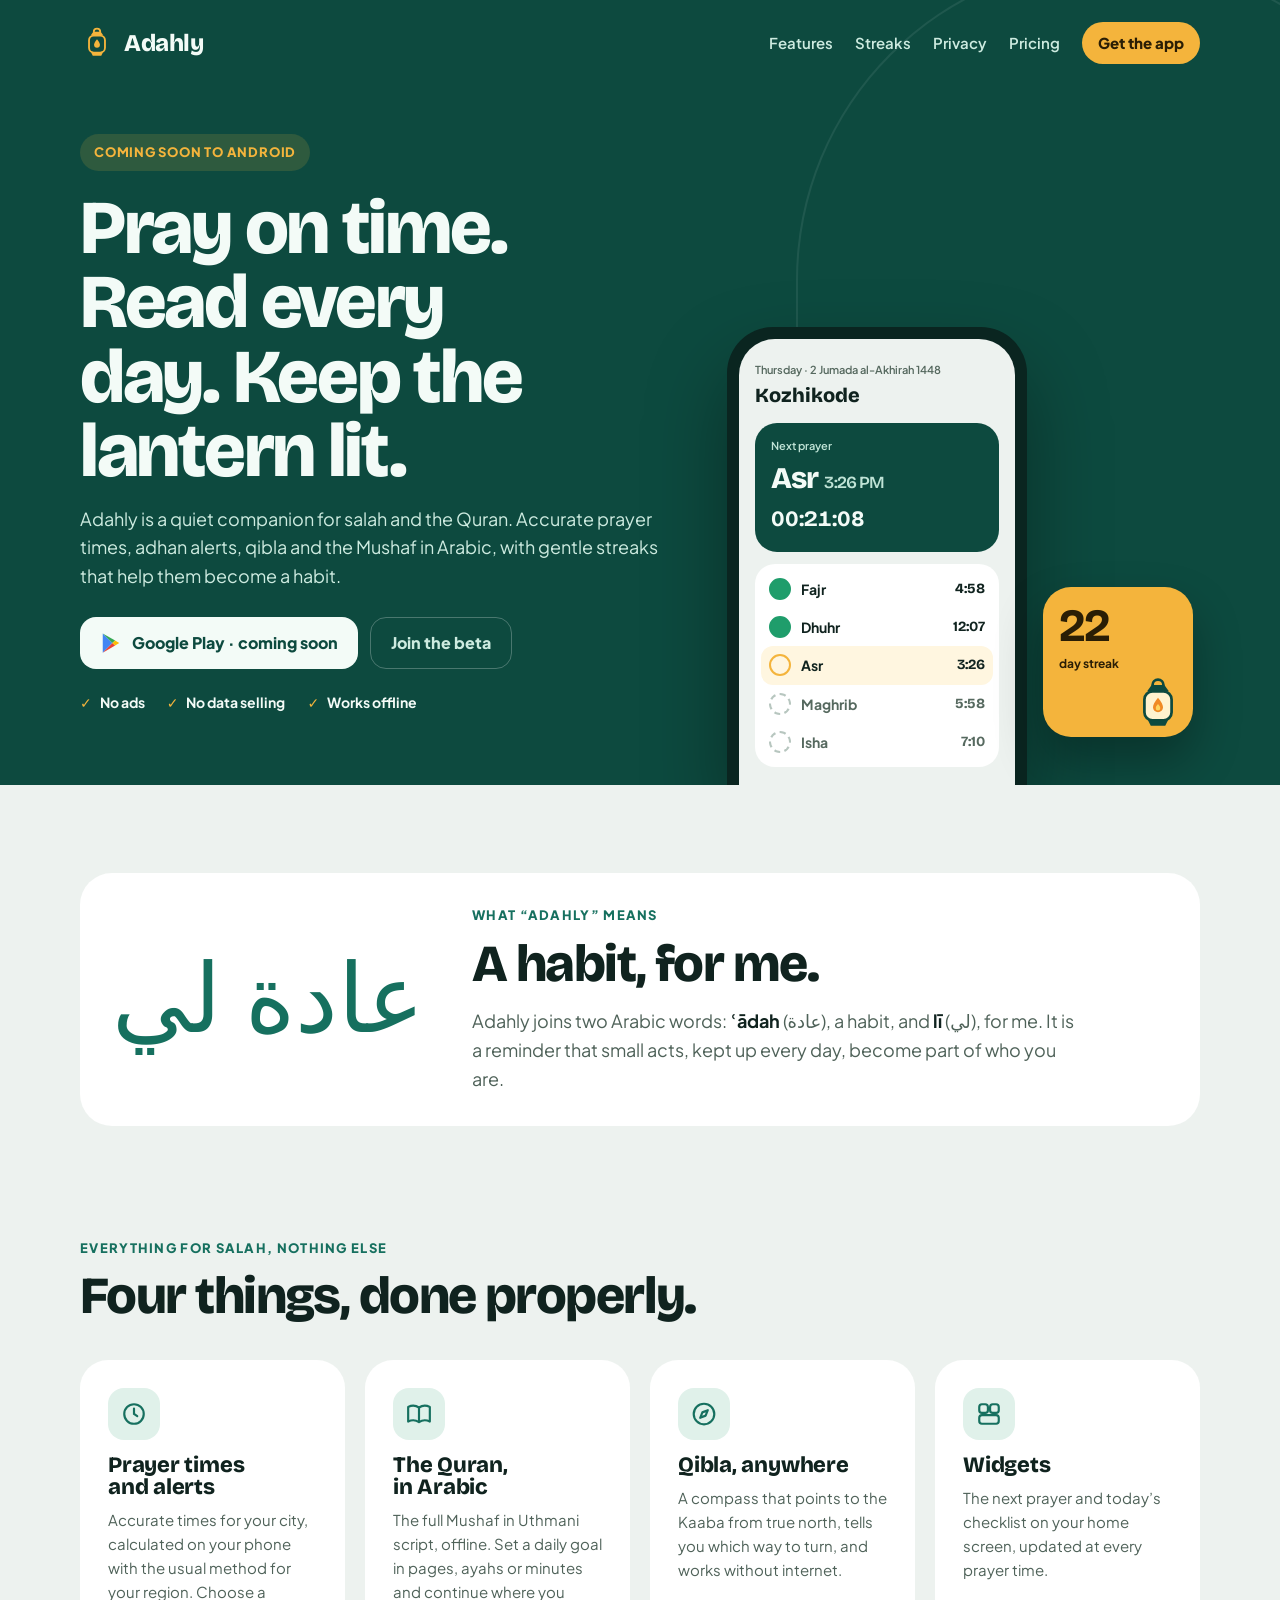
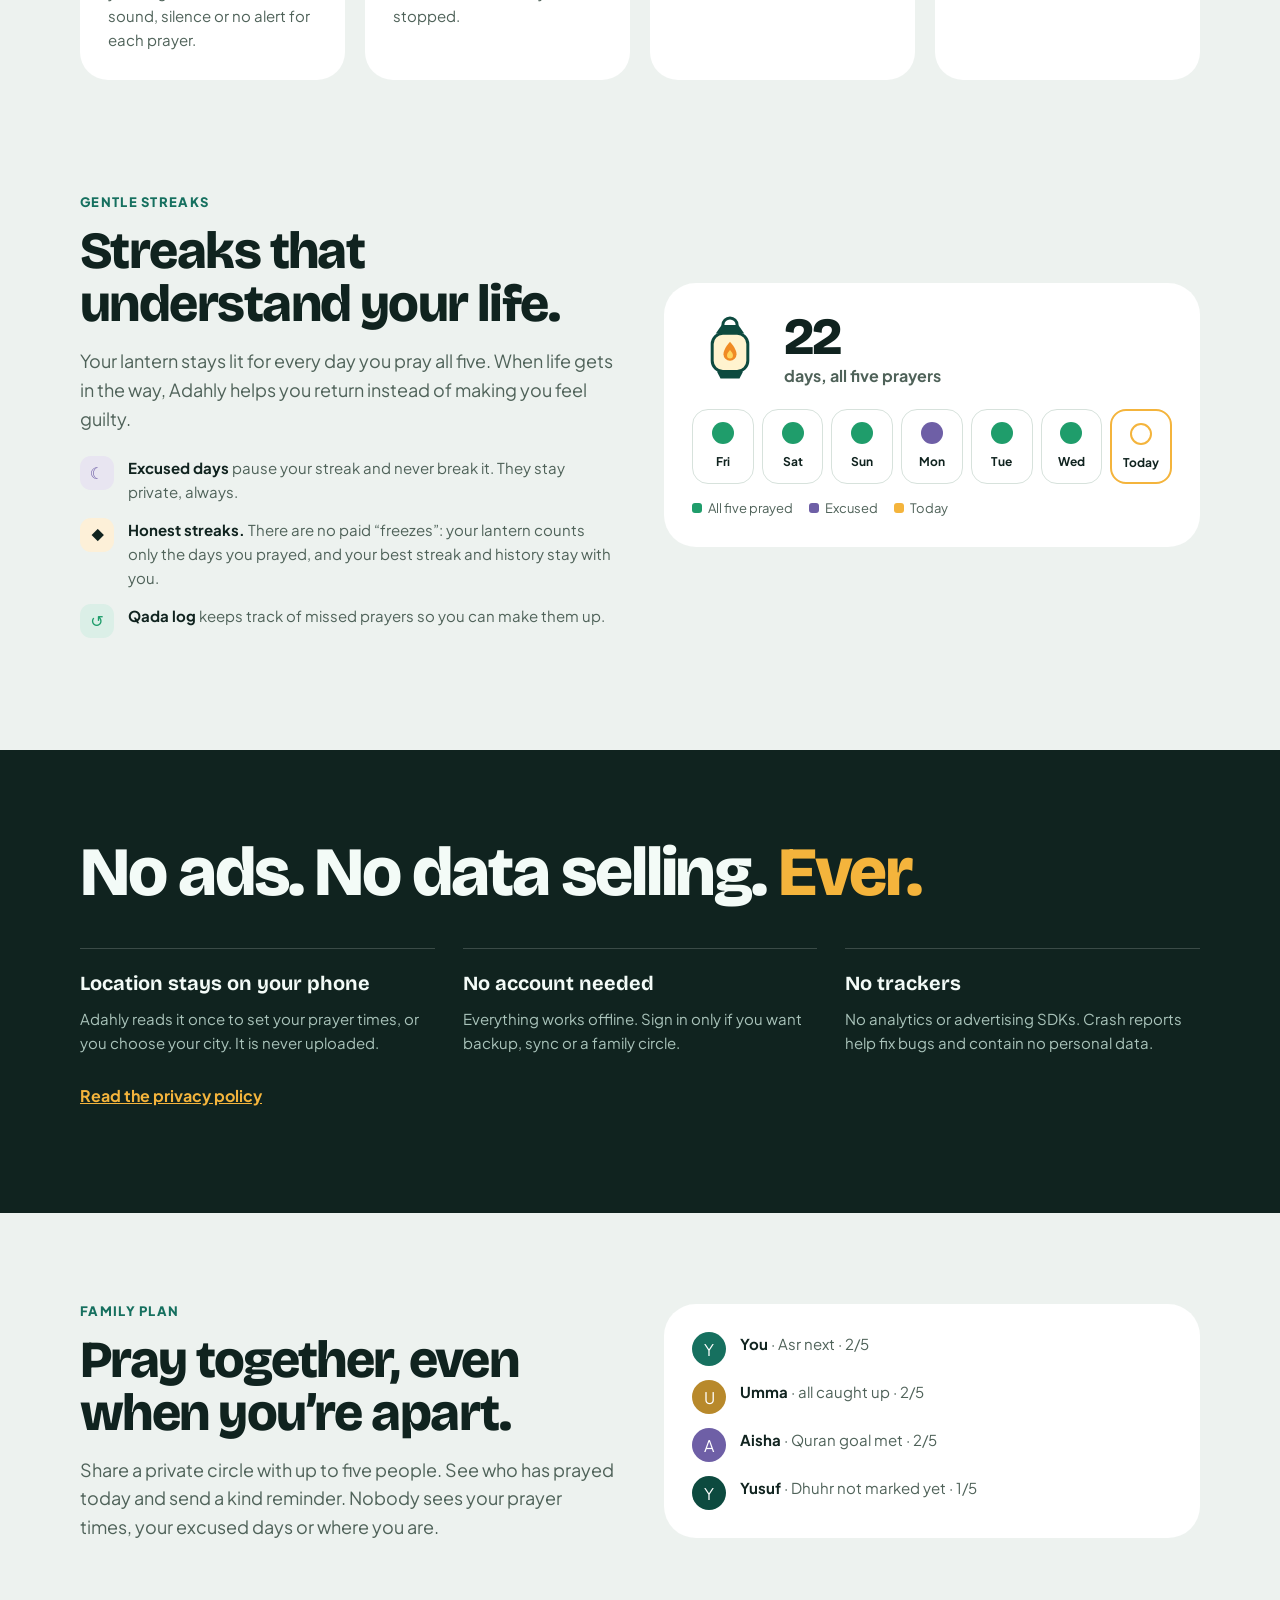
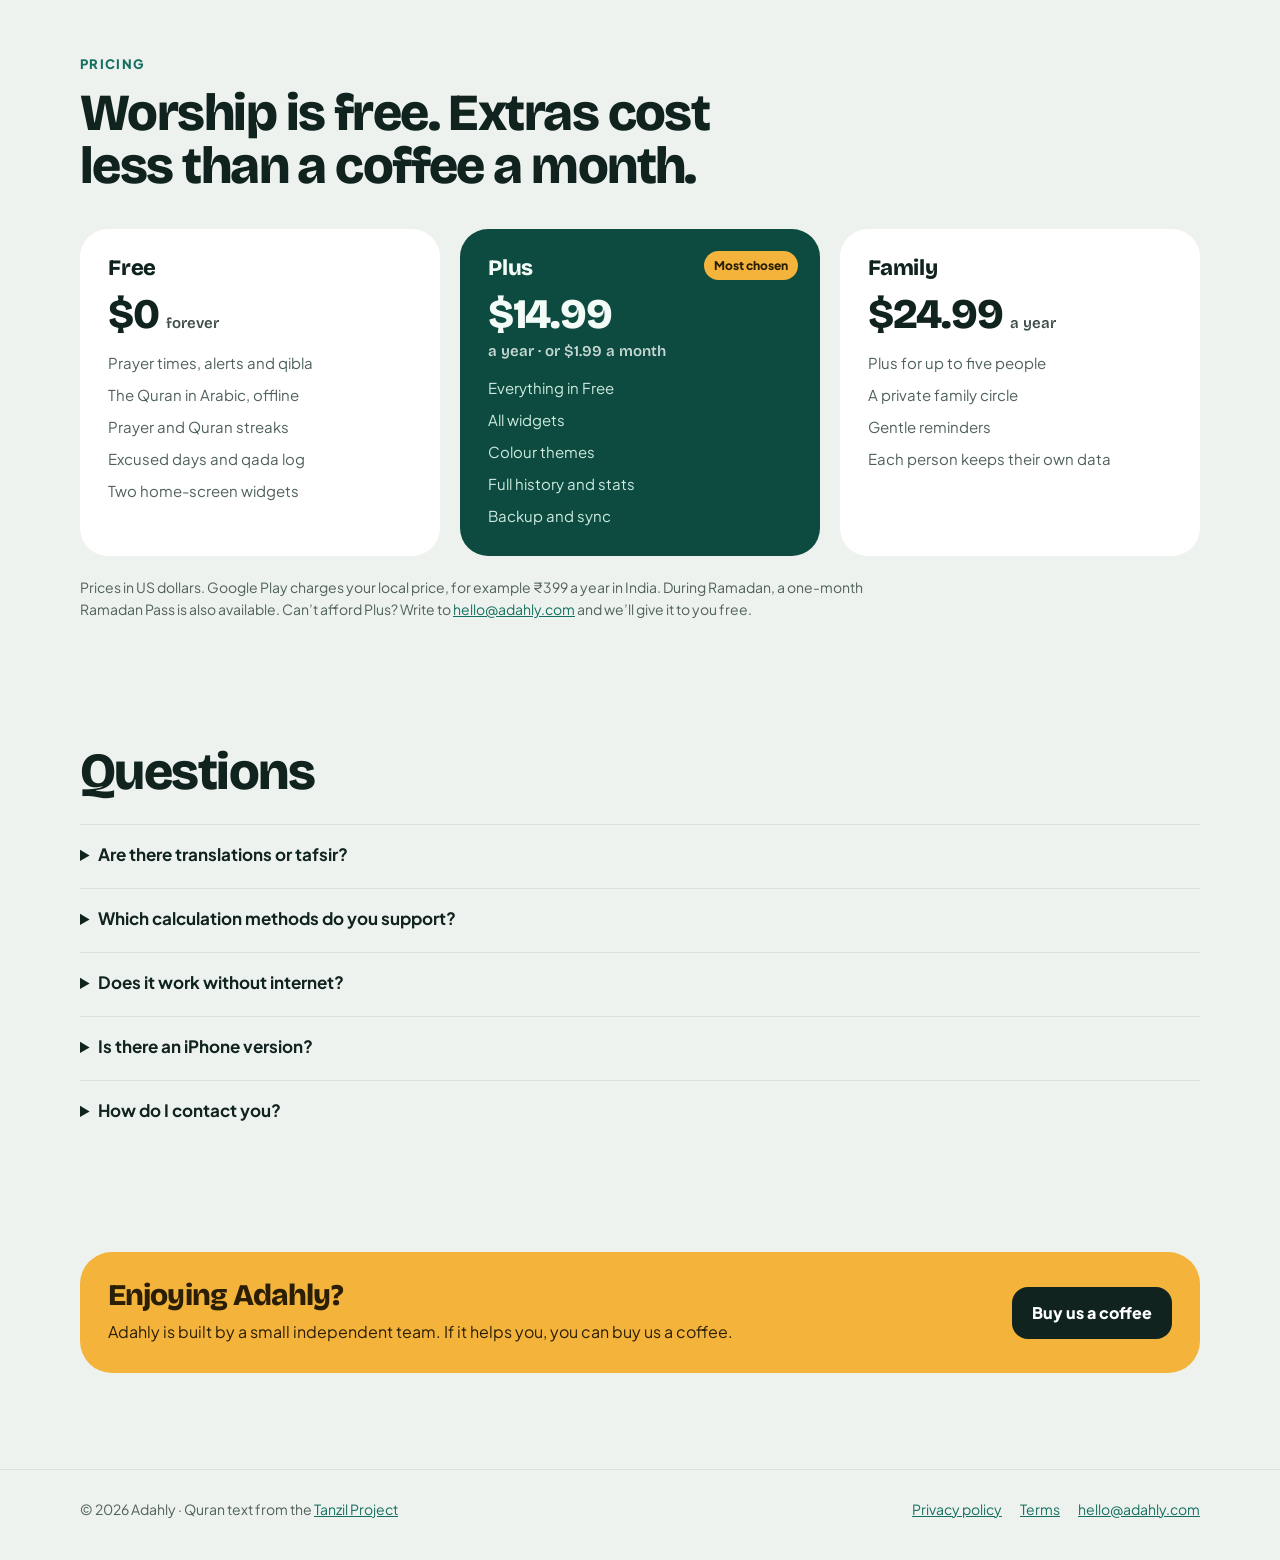
==== commit e256b9ec: "Remove streak freezes from the home page Co-Authored-By: Claude Opus 5.5 <noreply@anthropic.com> Cla" ====
--- a/index.html
+++ b/index.html
@@ -126,18 +126,18 @@
         <p class="lead">Your lantern stays lit for every day you pray all five. When life gets in the way, Adahly helps you return instead of making you feel guilty.</p>
         <ul class="points">
           <li><span class="chip" style="background:color-mix(in srgb,var(--excused) 16%,var(--card));color:var(--excused)">☾</span><span><b>Excused days</b> pause your streak and never break it. They stay private, always.</span></li>
-          <li><span class="chip" style="background:color-mix(in srgb,var(--freeze) 16%,var(--card));color:var(--freeze)">◆</span><span><b>Streak freezes</b> cover the odd missed day so one slip doesn’t undo months.</span></li>
+          <li><span class="chip" style="background:color-mix(in srgb,var(--saffron) 20%,var(--card));color:var(--ink)">◆</span><span><b>Honest streaks.</b> There are no paid “freezes”: your lantern counts only the days you prayed, and your best streak and history stay with you.</span></li>
           <li><span class="chip" style="background:color-mix(in srgb,var(--prayed) 16%,var(--card));color:var(--prayed)">↺</span><span><b>Qada log</b> keeps track of missed prayers so you can make them up.</span></li>
         </ul>
       </div>
-      <div class="panel" aria-label="Example week: five days complete, one freeze, one excused">
+      <div class="panel" aria-label="Example week: five days complete, one excused">
         <div style="display:flex;align-items:center;gap:16px">
           <svg width="76" height="76" viewBox="0 0 64 64" aria-hidden="true"><path d="M26 11a6 6 0 0 1 12 0" fill="none" stroke="#0D4A3F" stroke-width="2.5" stroke-linecap="round"/><path d="M20 18 25 11h14l5 7z" fill="#0D4A3F"/><rect x="17" y="18" width="30" height="32" rx="9" fill="#FFF3CF" stroke="#0D4A3F" stroke-width="2.5"/><path d="M32 25c4 4.5 5.5 8 5.5 10.5a5.5 5.5 0 0 1-11 0c0-2.5 1.5-6 5.5-10.5z" fill="#F08A24"/><path d="M32 32c1.8 2 2.5 3.4 2.5 4.6a2.5 2.5 0 0 1-5 0c0-1.2.7-2.6 2.5-4.6z" fill="#FFD45C"/><path d="M21 50h22l-3 6H24z" fill="#0D4A3F"/></svg>
           <div><div style="font-family:var(--display);font-size:52px;font-weight:800;line-height:1;letter-spacing:-.04em">22</div><div style="font-weight:700;color:var(--ink-muted)">days, all five prayers</div></div>
         </div>
         <div class="week">
           <div class="day"><i style="background:var(--prayed)"></i>Fri</div>
-          <div class="day"><i style="background:var(--freeze)"></i>Sat</div>
+          <div class="day"><i style="background:var(--prayed)"></i>Sat</div>
           <div class="day"><i style="background:var(--prayed)"></i>Sun</div>
           <div class="day"><i style="background:var(--excused)"></i>Mon</div>
           <div class="day"><i style="background:var(--prayed)"></i>Tue</div>
@@ -146,7 +146,6 @@
         </div>
         <div class="legend">
           <span style="--c:var(--prayed)">All five prayed</span>
-          <span style="--c:var(--freeze)">Freeze</span>
           <span style="--c:var(--excused)">Excused</span>
           <span style="--c:var(--saffron)">Today</span>
         </div>
@@ -178,7 +177,7 @@
           <li><span class="chip" style="background:var(--emerald-accent);color:#fff;border-radius:50%">Y</span><span><b>You</b> · Asr next · 2/5</span></li>
           <li><span class="chip" style="background:#b8892b;color:#fff;border-radius:50%">U</span><span><b>Umma</b> · all caught up · 2/5</span></li>
           <li><span class="chip" style="background:var(--excused);color:#fff;border-radius:50%">A</span><span><b>Aisha</b> · Quran goal met · 2/5</span></li>
-          <li><span class="chip" style="background:var(--freeze);color:#fff;border-radius:50%">Y</span><span><b>Yusuf</b> · Dhuhr not marked yet · 1/5</span></li>
+          <li><span class="chip" style="background:var(--emerald);color:#fff;border-radius:50%">Y</span><span><b>Yusuf</b> · Dhuhr not marked yet · 1/5</span></li>
         </ul>
       </div>
     </div>
@@ -197,7 +196,7 @@
         <span class="tag">Most chosen</span>
         <h3>Plus</h3>
         <div class="amount">$14.99 <small>a year · or $1.99 a month</small></div>
-        <ul><li>Everything in Free</li><li>All widgets</li><li>Themes and colours</li><li>Full history and stats</li><li>Streak freezes, backup and sync</li></ul>
+        <ul><li>Everything in Free</li><li>All widgets</li><li>Colour themes</li><li>Full history and stats</li><li>Backup and sync</li></ul>
       </div>
       <div class="price">
         <h3>Family</h3>
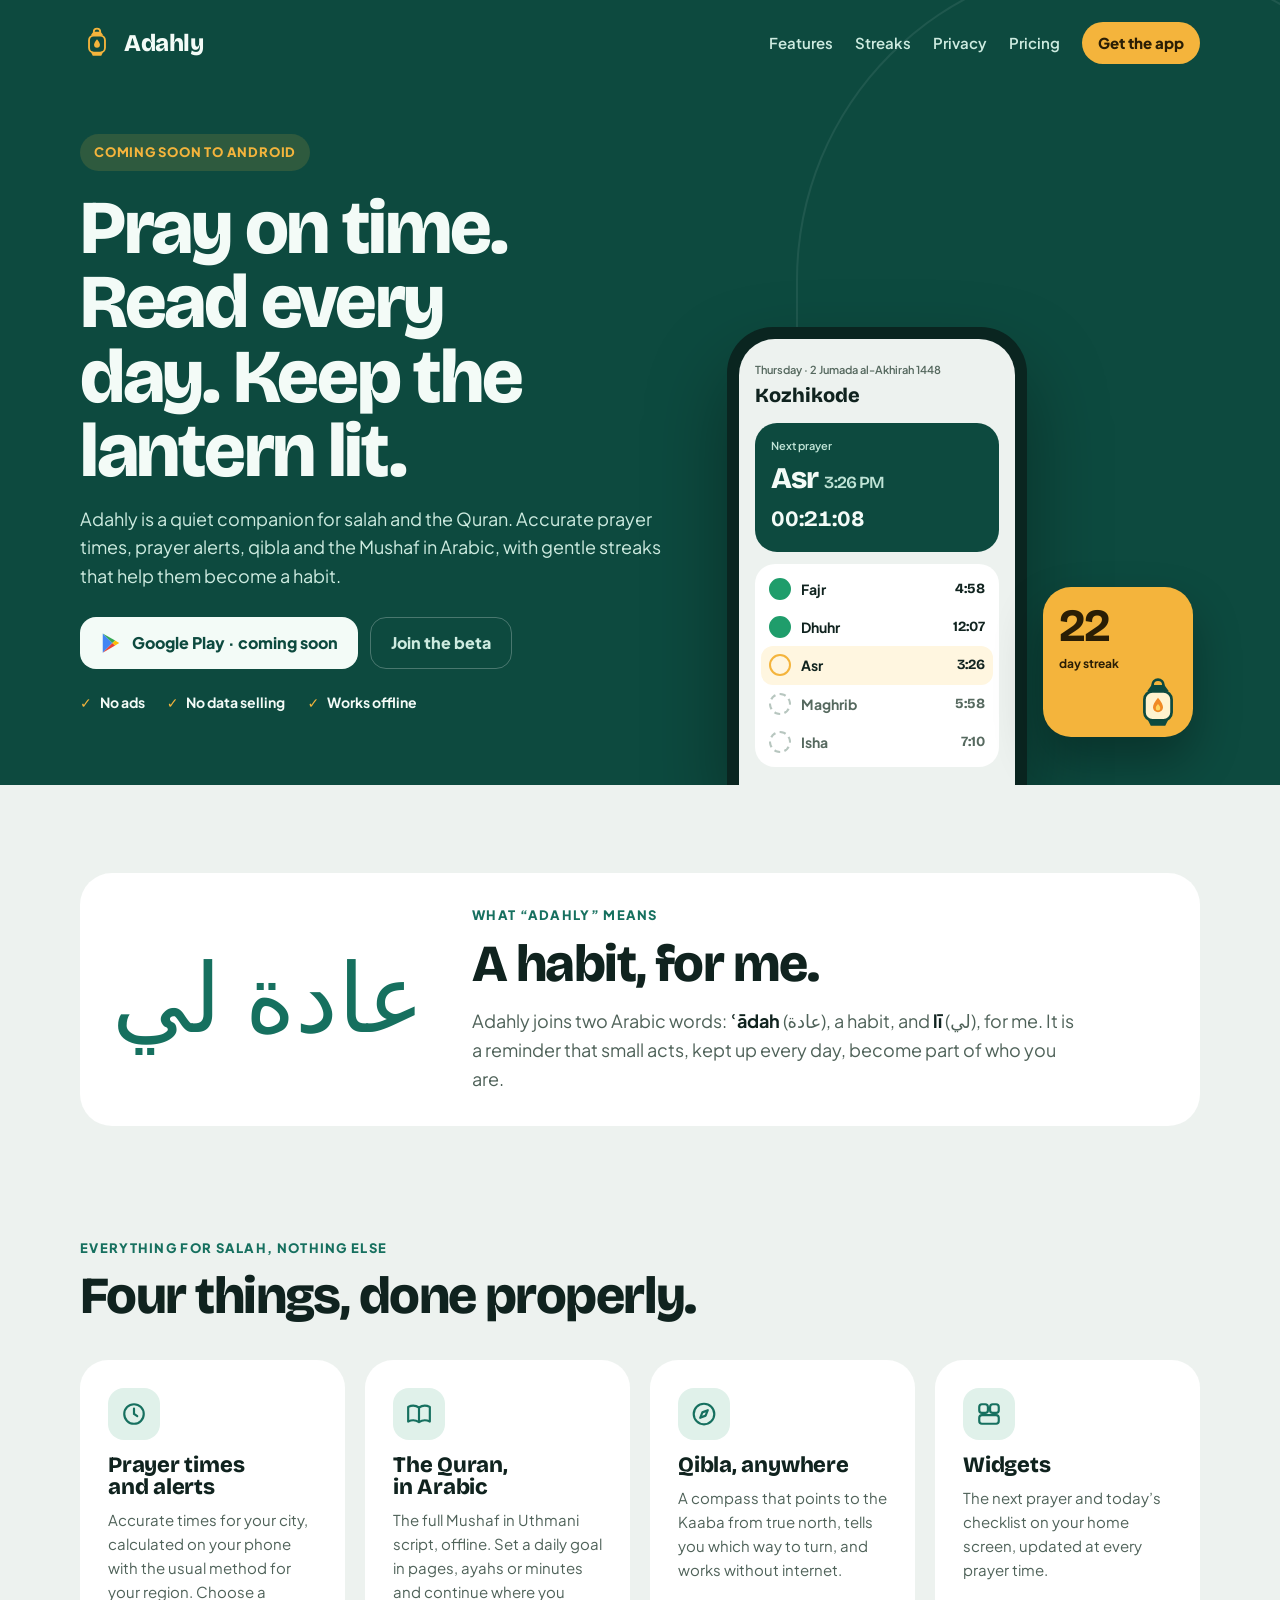
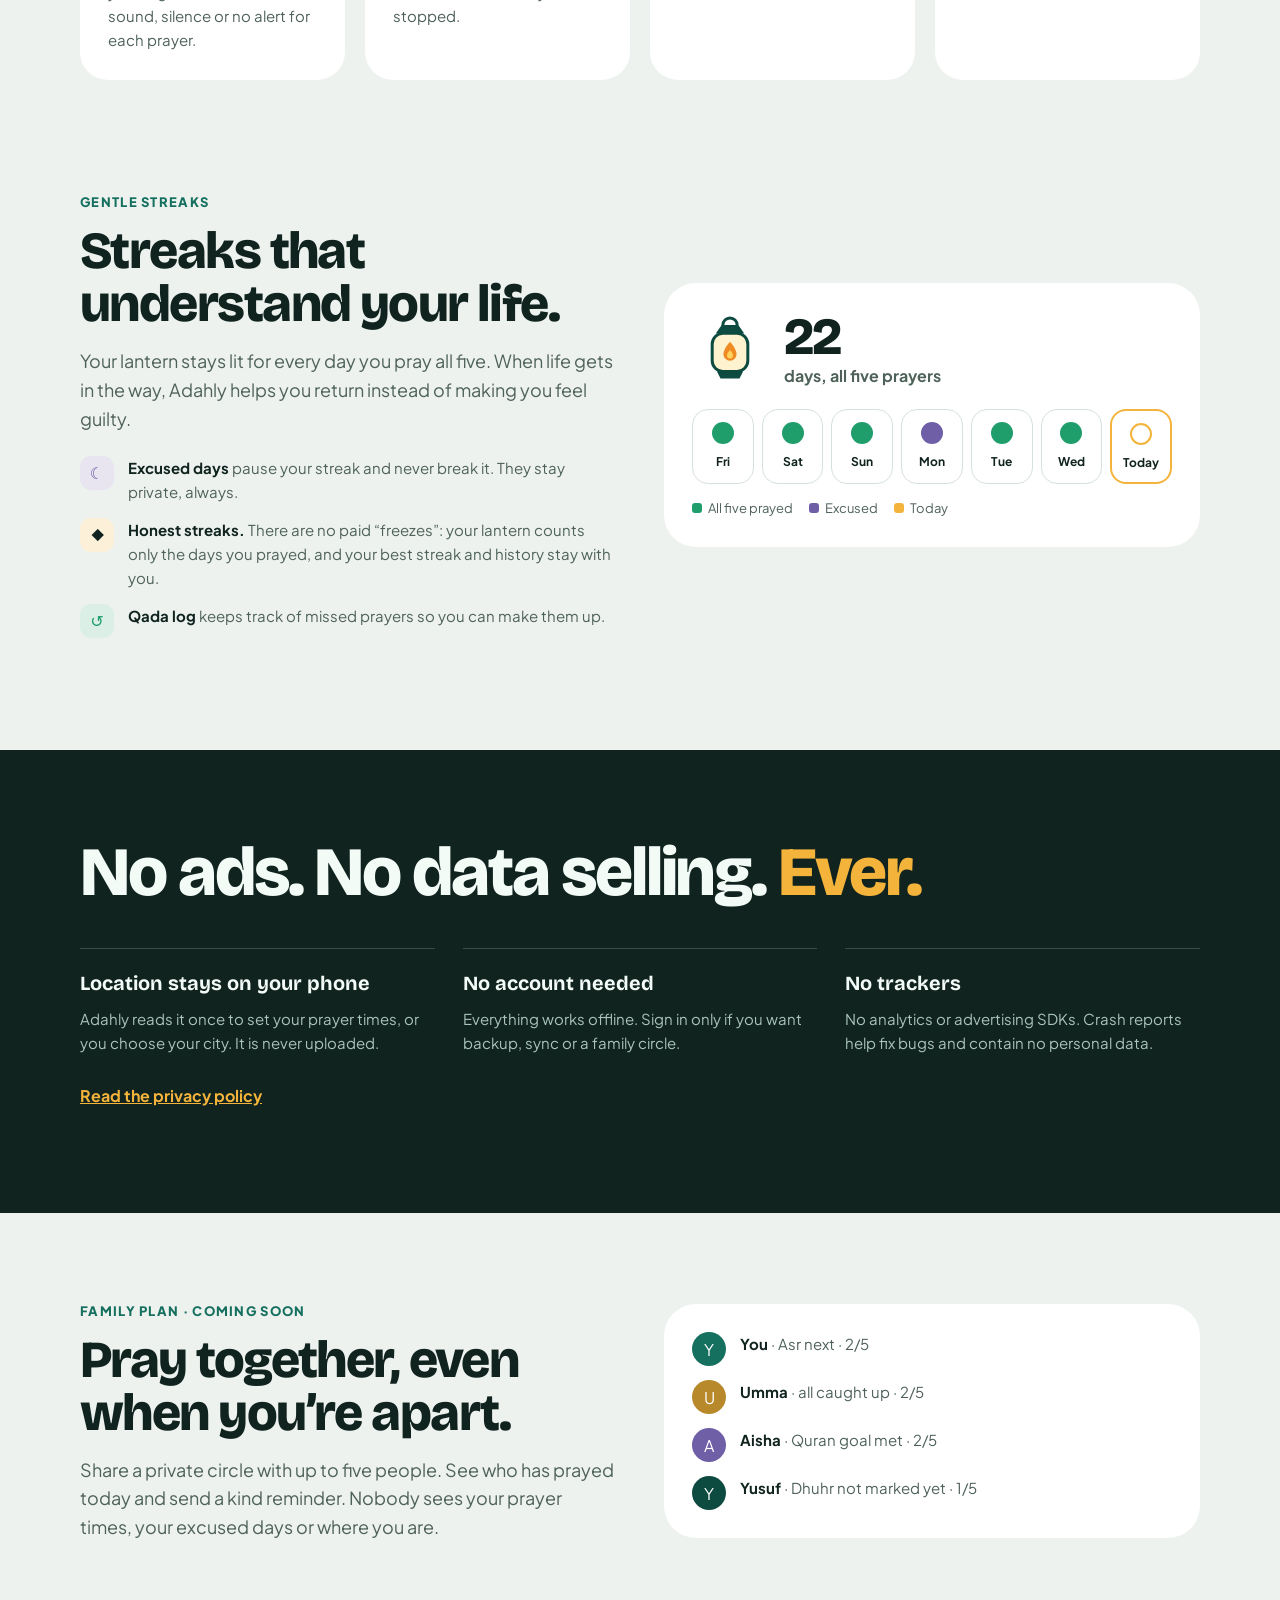
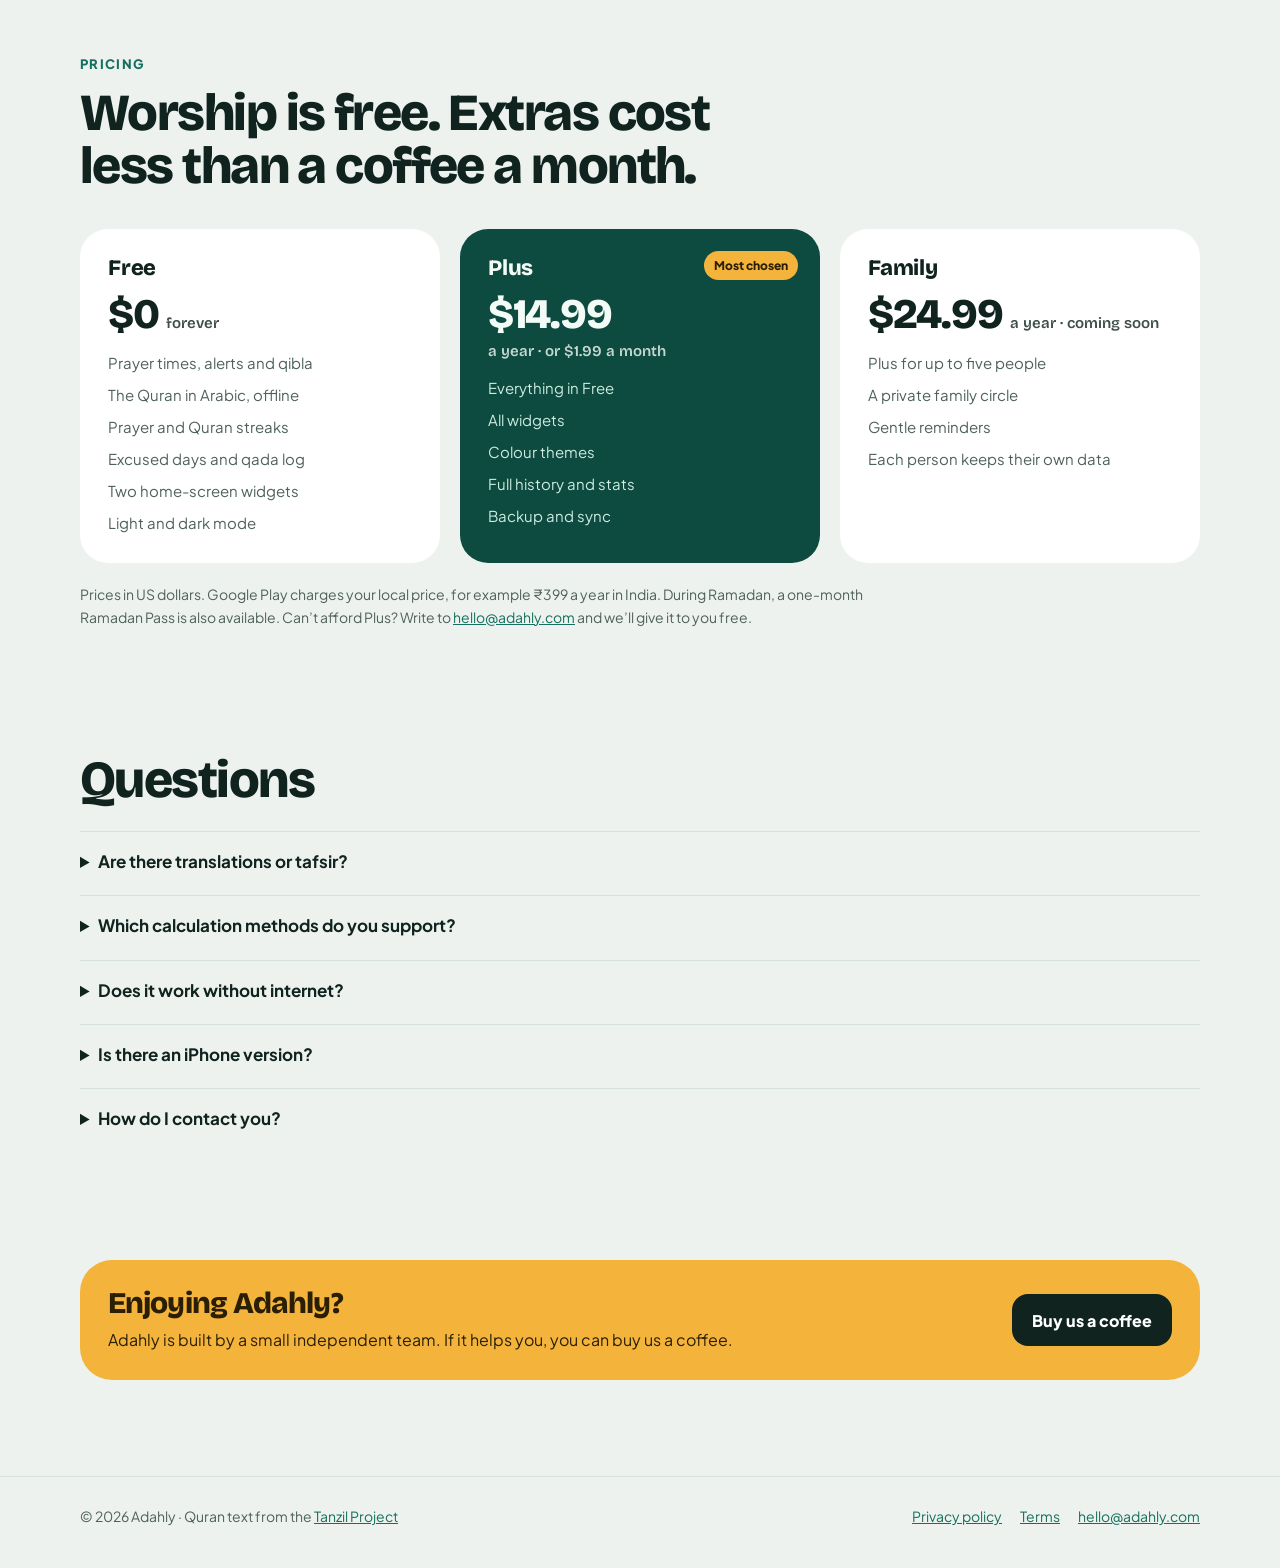
==== commit df603338: "Match the home page to the current app Say prayer alerts rather than adhan, mark the family plan as " ====
--- a/index.html
+++ b/index.html
@@ -5,7 +5,7 @@
   <meta http-equiv="Content-Security-Policy" content="default-src 'self'; img-src 'self' data:; style-src 'self' 'unsafe-inline'; font-src 'self'; script-src 'none'; object-src 'none'; base-uri 'self'; form-action 'none'">
   <meta name="viewport" content="width=device-width, initial-scale=1, viewport-fit=cover">
   <title>Adahly · Prayer and Quran habits</title>
-  <meta name="description" content="Adahly is a quiet companion for salah and the Quran: accurate prayer times, adhan alerts, qibla and the Mushaf in Arabic, with gentle streaks. No ads. No data selling.">
+  <meta name="description" content="Adahly is a quiet companion for salah and the Quran: accurate prayer times, prayer alerts, qibla and the Mushaf in Arabic, with gentle streaks. No ads. No data selling.">
   <meta name="theme-color" content="#0D4A3F">
   <meta property="og:title" content="Adahly · Prayer and Quran habits">
   <meta property="og:description" content="Pray on time. Read every day. Keep the lantern lit. No ads, no data selling.">
@@ -37,7 +37,7 @@
       <div class="hero-copy">
         <span class="badge">COMING SOON TO ANDROID</span>
         <h1>Pray on time. Read every day. Keep the lantern lit.</h1>
-        <p class="lead">Adahly is a quiet companion for salah and the Quran. Accurate prayer times, adhan alerts, qibla and the Mushaf in Arabic, with gentle streaks that help them become a habit.</p>
+        <p class="lead">Adahly is a quiet companion for salah and the Quran. Accurate prayer times, prayer alerts, qibla and the Mushaf in Arabic, with gentle streaks that help them become a habit.</p>
         <div class="ctas" id="get">
           <span class="btn btn-light" aria-disabled="true">
             <svg width="22" height="22" viewBox="0 0 24 24" aria-hidden="true"><path fill="#4285F4" d="M3 1.5 13.5 12 3 22.5z"/><path fill="#34A853" d="M3 1.5 16.5 9.375 13.5 12z"/><path fill="#EA4335" d="M3 22.5 13.5 12l3 2.625z"/><path fill="#FBBC04" d="M16.5 9.375 21 12l-4.5 2.625L13.5 12z"/></svg>
@@ -168,7 +168,7 @@
   <section id="family" class="wrap">
     <div class="split">
       <div>
-        <p class="eyebrow">Family plan</p>
+        <p class="eyebrow">Family plan · coming soon</p>
         <h2>Pray together, even when you’re apart.</h2>
         <p class="lead">Share a private circle with up to five people. See who has prayed today and send a kind reminder. Nobody sees your prayer times, your excused days or where you are.</p>
       </div>
@@ -190,7 +190,7 @@
       <div class="price">
         <h3>Free</h3>
         <div class="amount">$0 <small>forever</small></div>
-        <ul><li>Prayer times, alerts and qibla</li><li>The Quran in Arabic, offline</li><li>Prayer and Quran streaks</li><li>Excused days and qada log</li><li>Two home-screen widgets</li></ul>
+        <ul><li>Prayer times, alerts and qibla</li><li>The Quran in Arabic, offline</li><li>Prayer and Quran streaks</li><li>Excused days and qada log</li><li>Two home-screen widgets</li><li>Light and dark mode</li></ul>
       </div>
       <div class="price featured">
         <span class="tag">Most chosen</span>
@@ -200,7 +200,7 @@
       </div>
       <div class="price">
         <h3>Family</h3>
-        <div class="amount">$24.99 <small>a year</small></div>
+        <div class="amount">$24.99 <small>a year · coming soon</small></div>
         <ul><li>Plus for up to five people</li><li>A private family circle</li><li>Gentle reminders</li><li>Each person keeps their own data</li></ul>
       </div>
     </div>
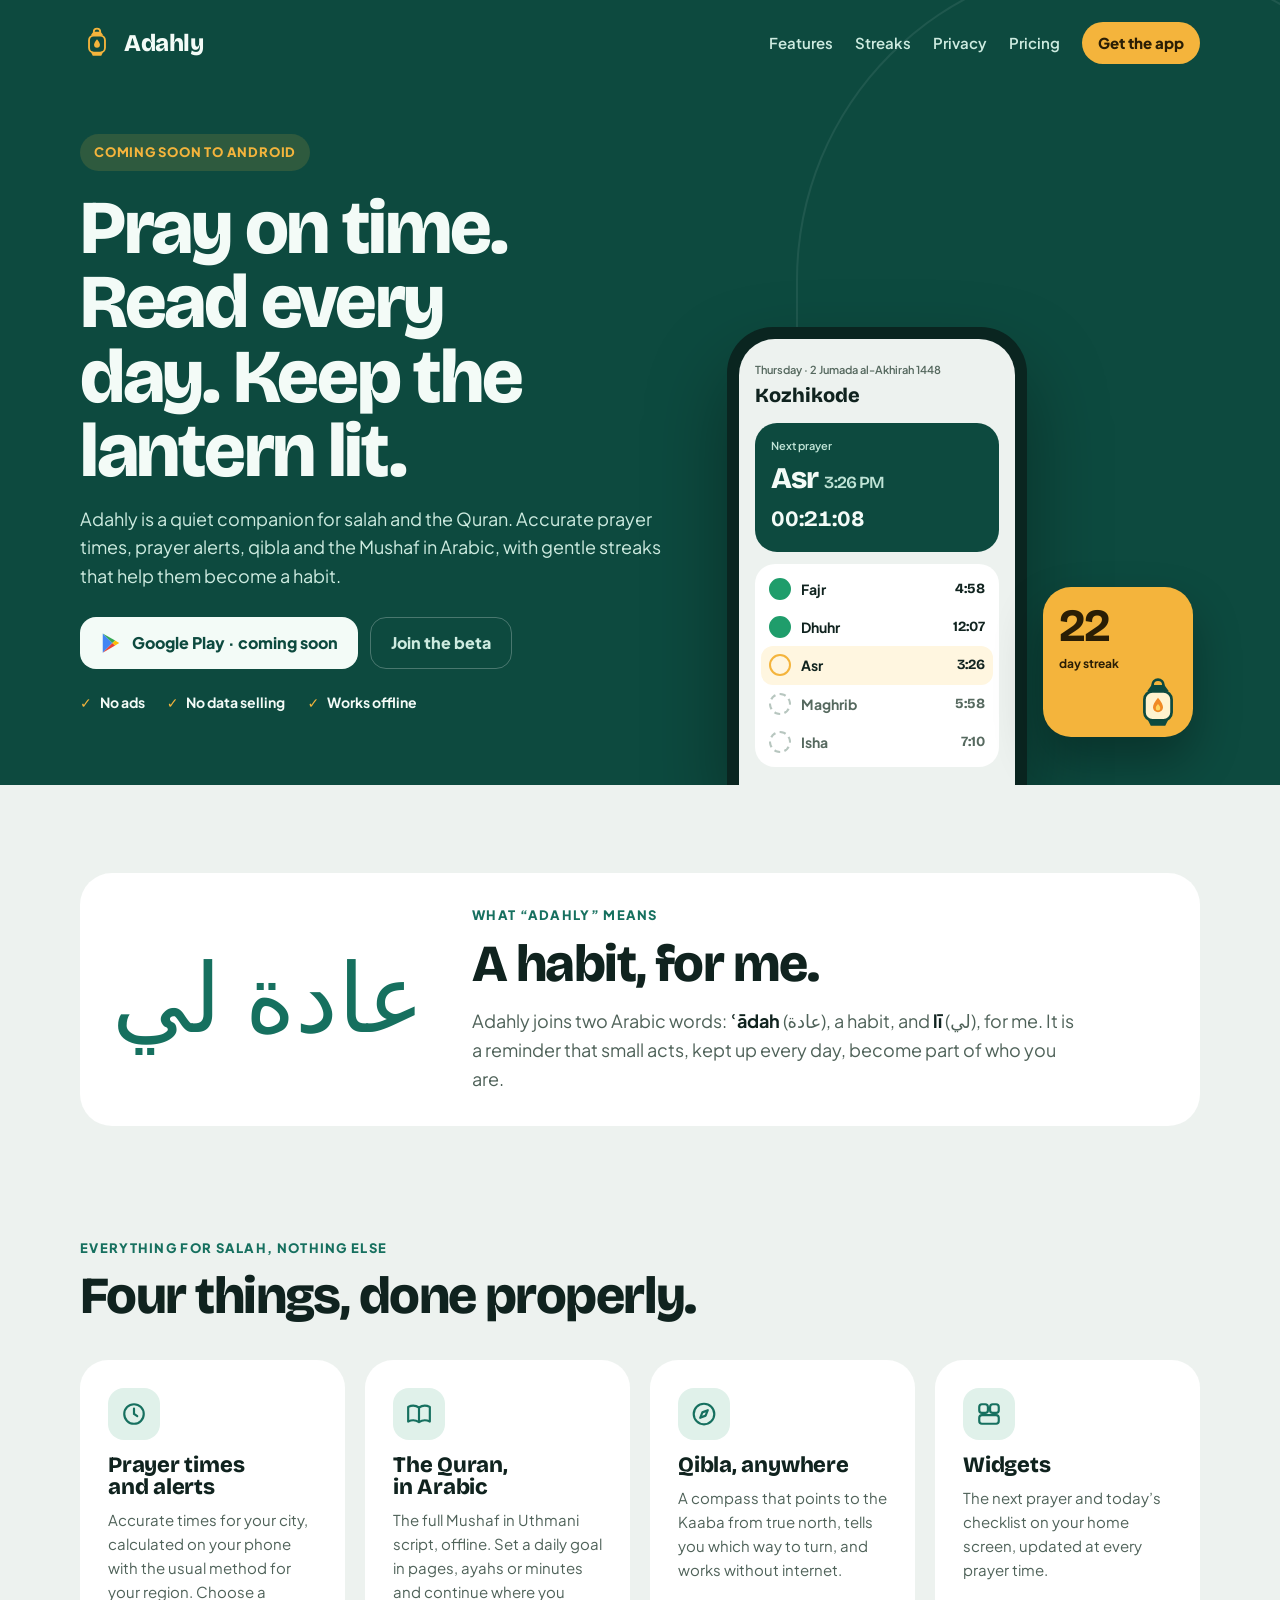
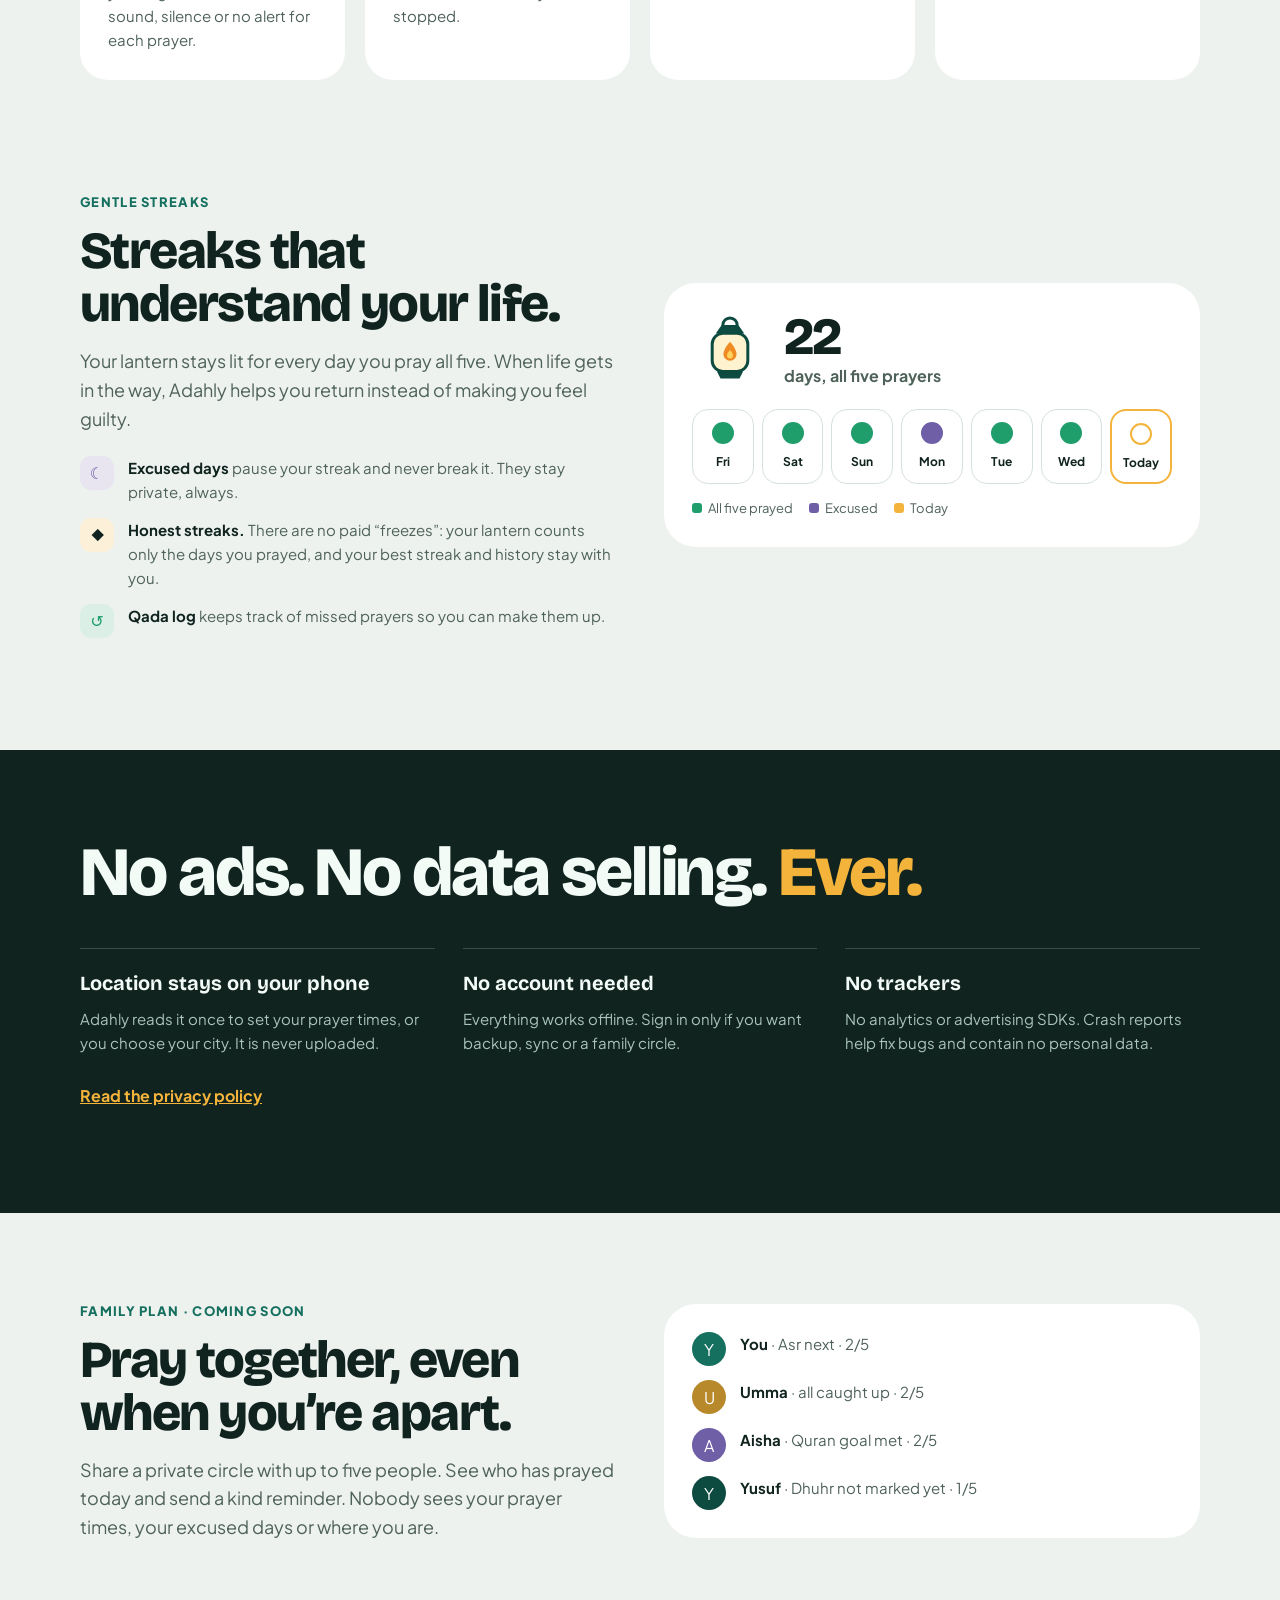
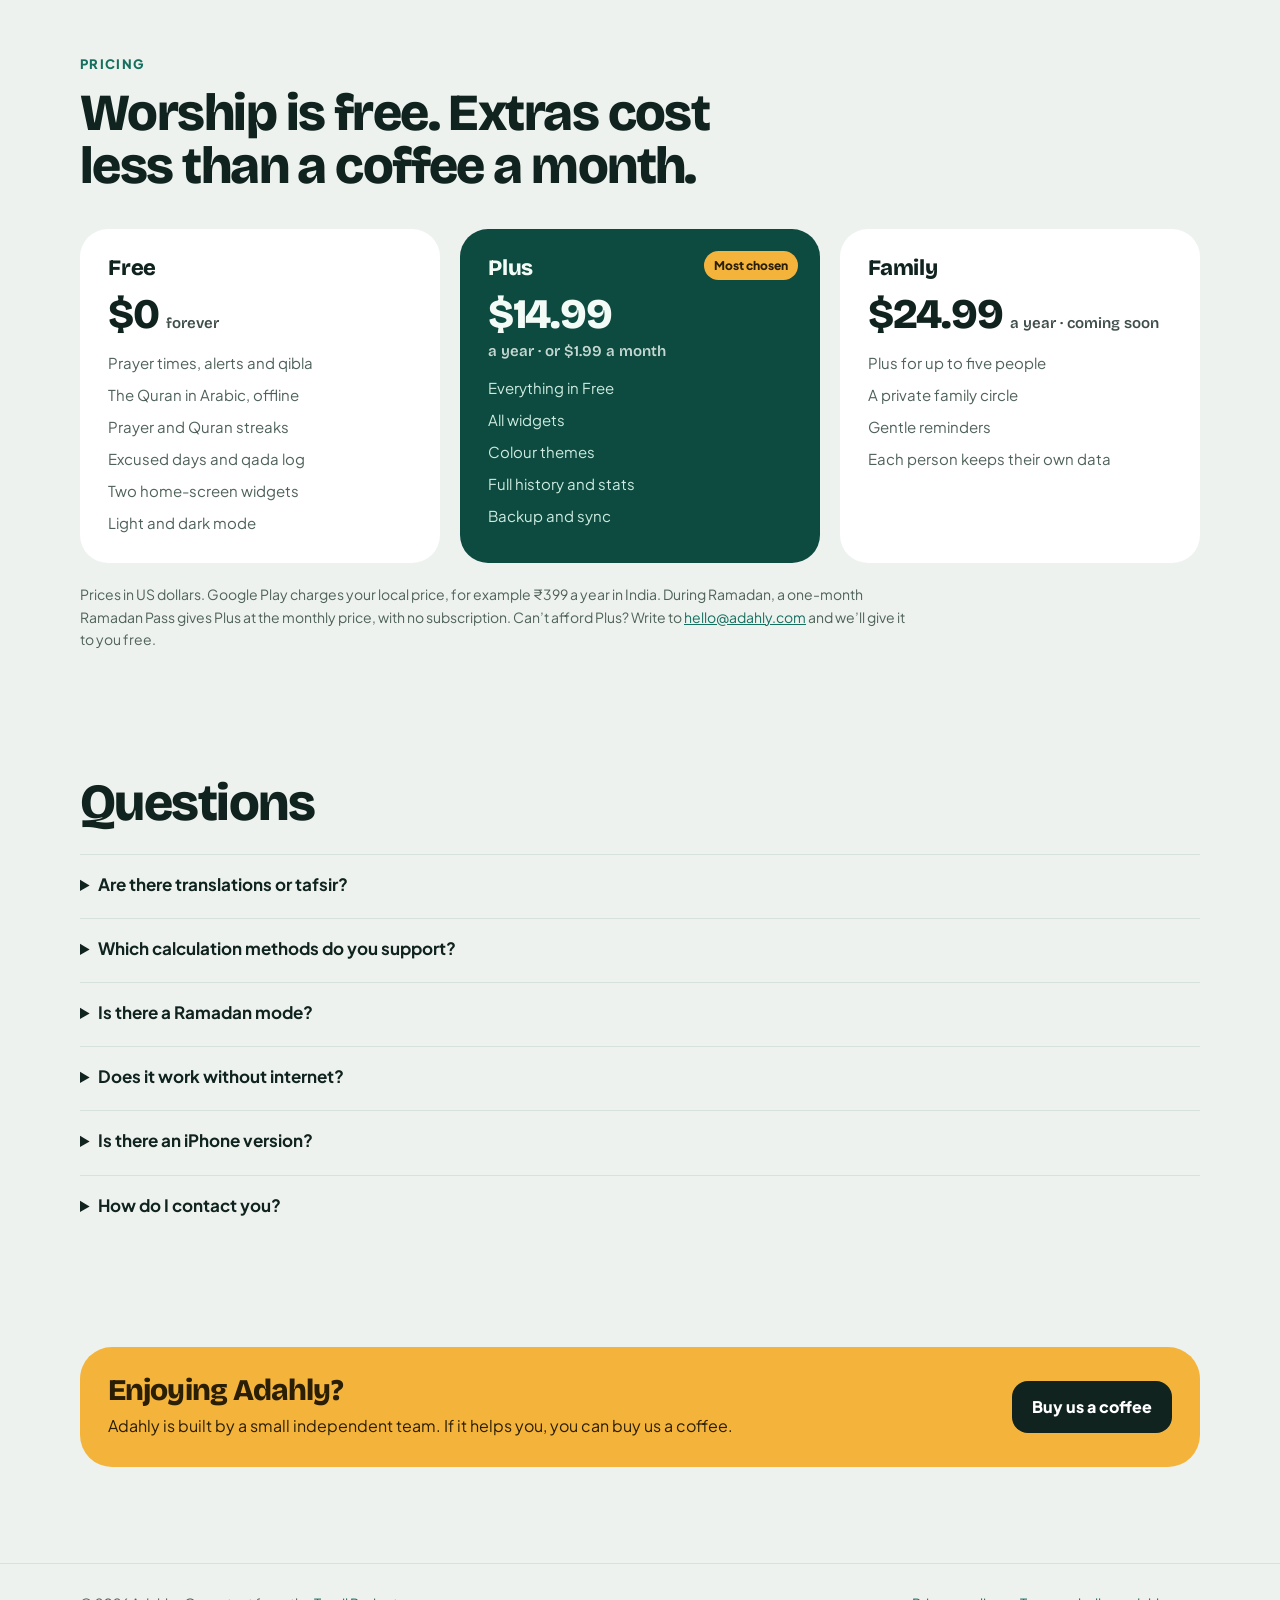
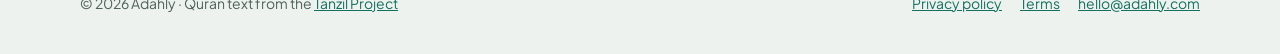
==== commit bec80b19: "Add Ramadan mode to the home page and privacy policy Co-Authored-By: Claude Opus 5.5 <noreply@anthro" ====
--- a/index.html
+++ b/index.html
@@ -204,7 +204,7 @@
         <ul><li>Plus for up to five people</li><li>A private family circle</li><li>Gentle reminders</li><li>Each person keeps their own data</li></ul>
       </div>
     </div>
-    <p class="fine">Prices in US dollars. Google Play charges your local price, for example ₹399 a year in India. During Ramadan, a one-month Ramadan Pass is also available. Can’t afford Plus? Write to <a href="mailto:hello@adahly.com">hello@adahly.com</a> and we’ll give it to you free.</p>
+    <p class="fine">Prices in US dollars. Google Play charges your local price, for example ₹399 a year in India. During Ramadan, a one-month Ramadan Pass gives Plus at the monthly price, with no subscription. Can’t afford Plus? Write to <a href="mailto:hello@adahly.com">hello@adahly.com</a> and we’ll give it to you free.</p>
   </section>
 
   <section id="faq" class="wrap">
@@ -212,6 +212,7 @@
     <div class="faq">
       <details><summary>Are there translations or tafsir?</summary><p>No. Adahly shows the Quran in Arabic only, exactly as published by the Tanzil Project, with no translations or interpretations added.</p></details>
       <details><summary>Which calculation methods do you support?</summary><p>Adahly picks the usual method for your region, such as Muslim World League, ISNA, Umm al-Qura or Karachi. You can change it, and choose the Hanafi or standard Asr time.</p></details>
+      <details><summary>Is there a Ramadan mode?</summary><p>Yes, and it’s free. It turns on by itself in Ramadan with suhoor and iftar times, a suhoor reminder and an iftar alert, a fasting tracker that keeps count of fasts to make up, taraweeh marks, the odd nights of the last ten, and a daily goal to finish the Quran by Eid.</p></details>
       <details><summary>Does it work without internet?</summary><p>Yes. Prayer times, alerts, qibla, the Quran and your streaks all work offline.</p></details>
       <details><summary>Is there an iPhone version?</summary><p>Not yet. Adahly is launching on Android first.</p></details>
       <details><summary>How do I contact you?</summary><p>Email <a href="mailto:hello@adahly.com">hello@adahly.com</a>. We read every message.</p></details>
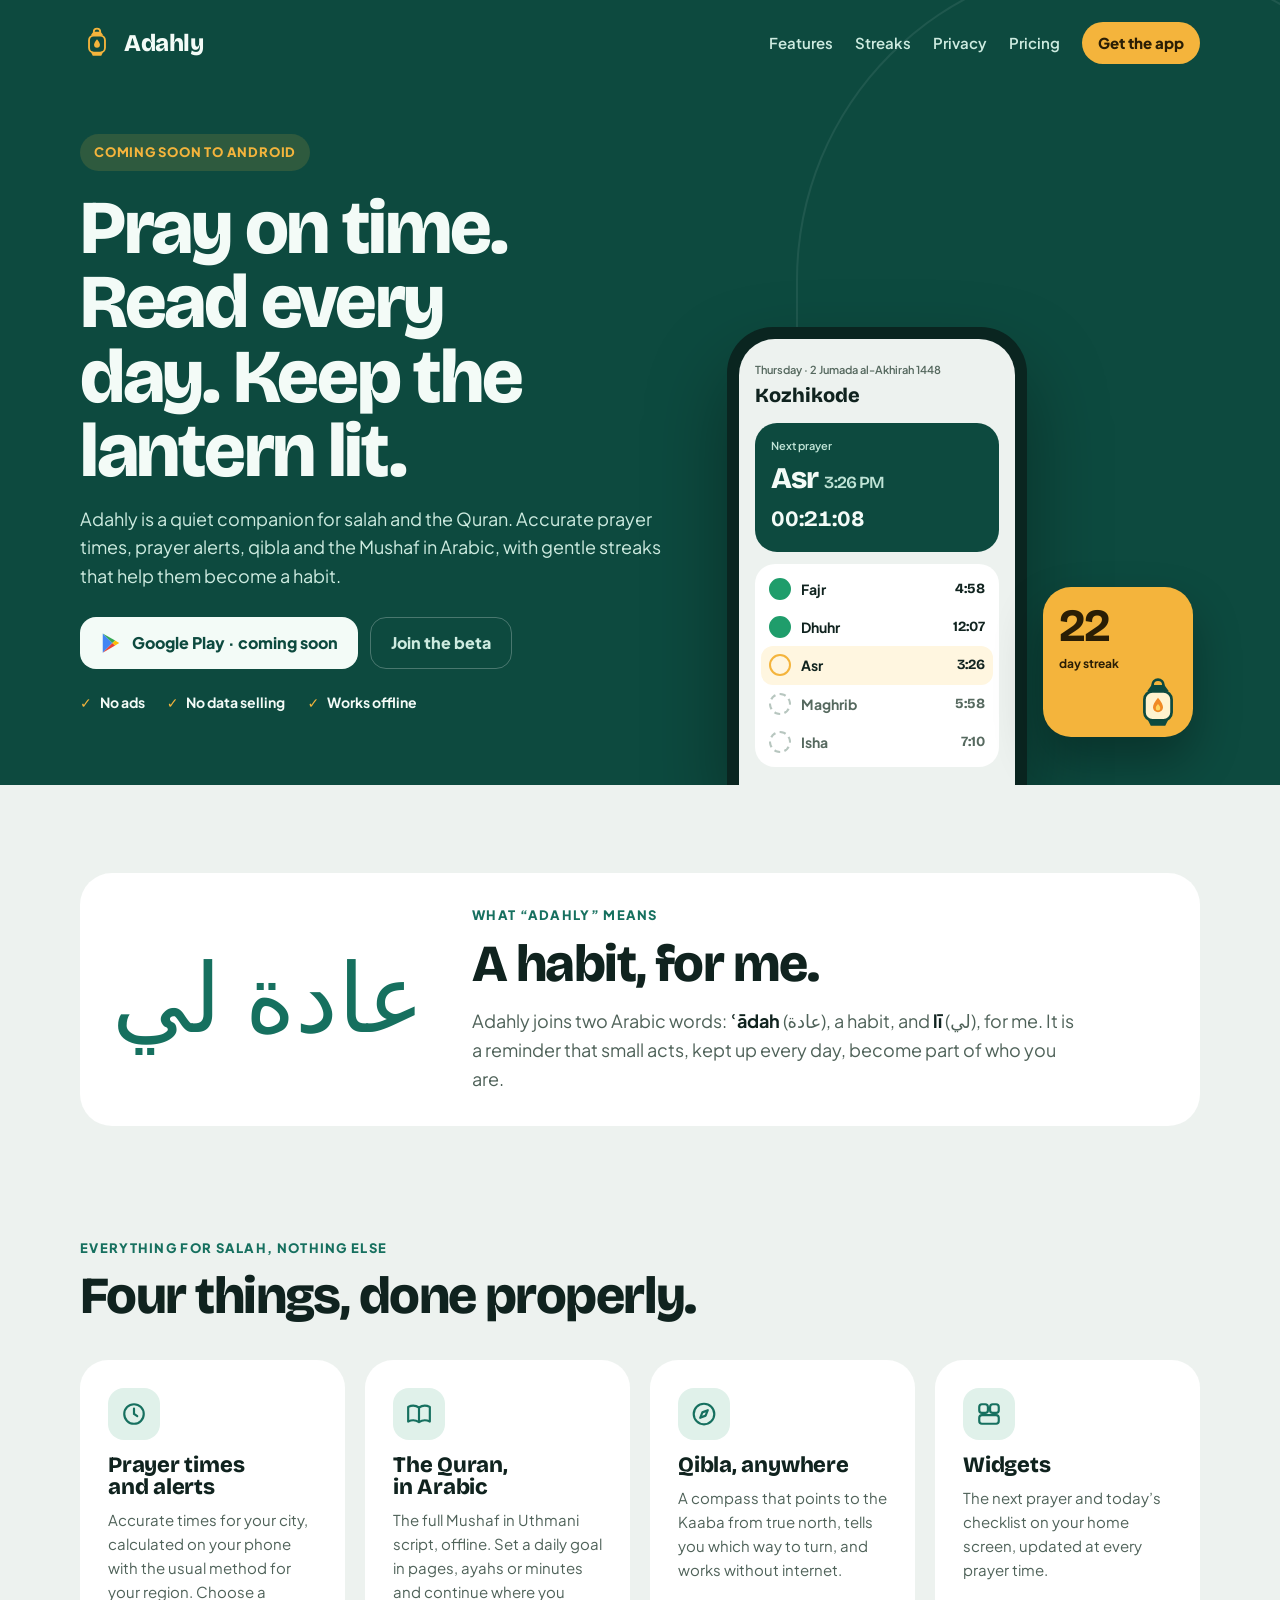
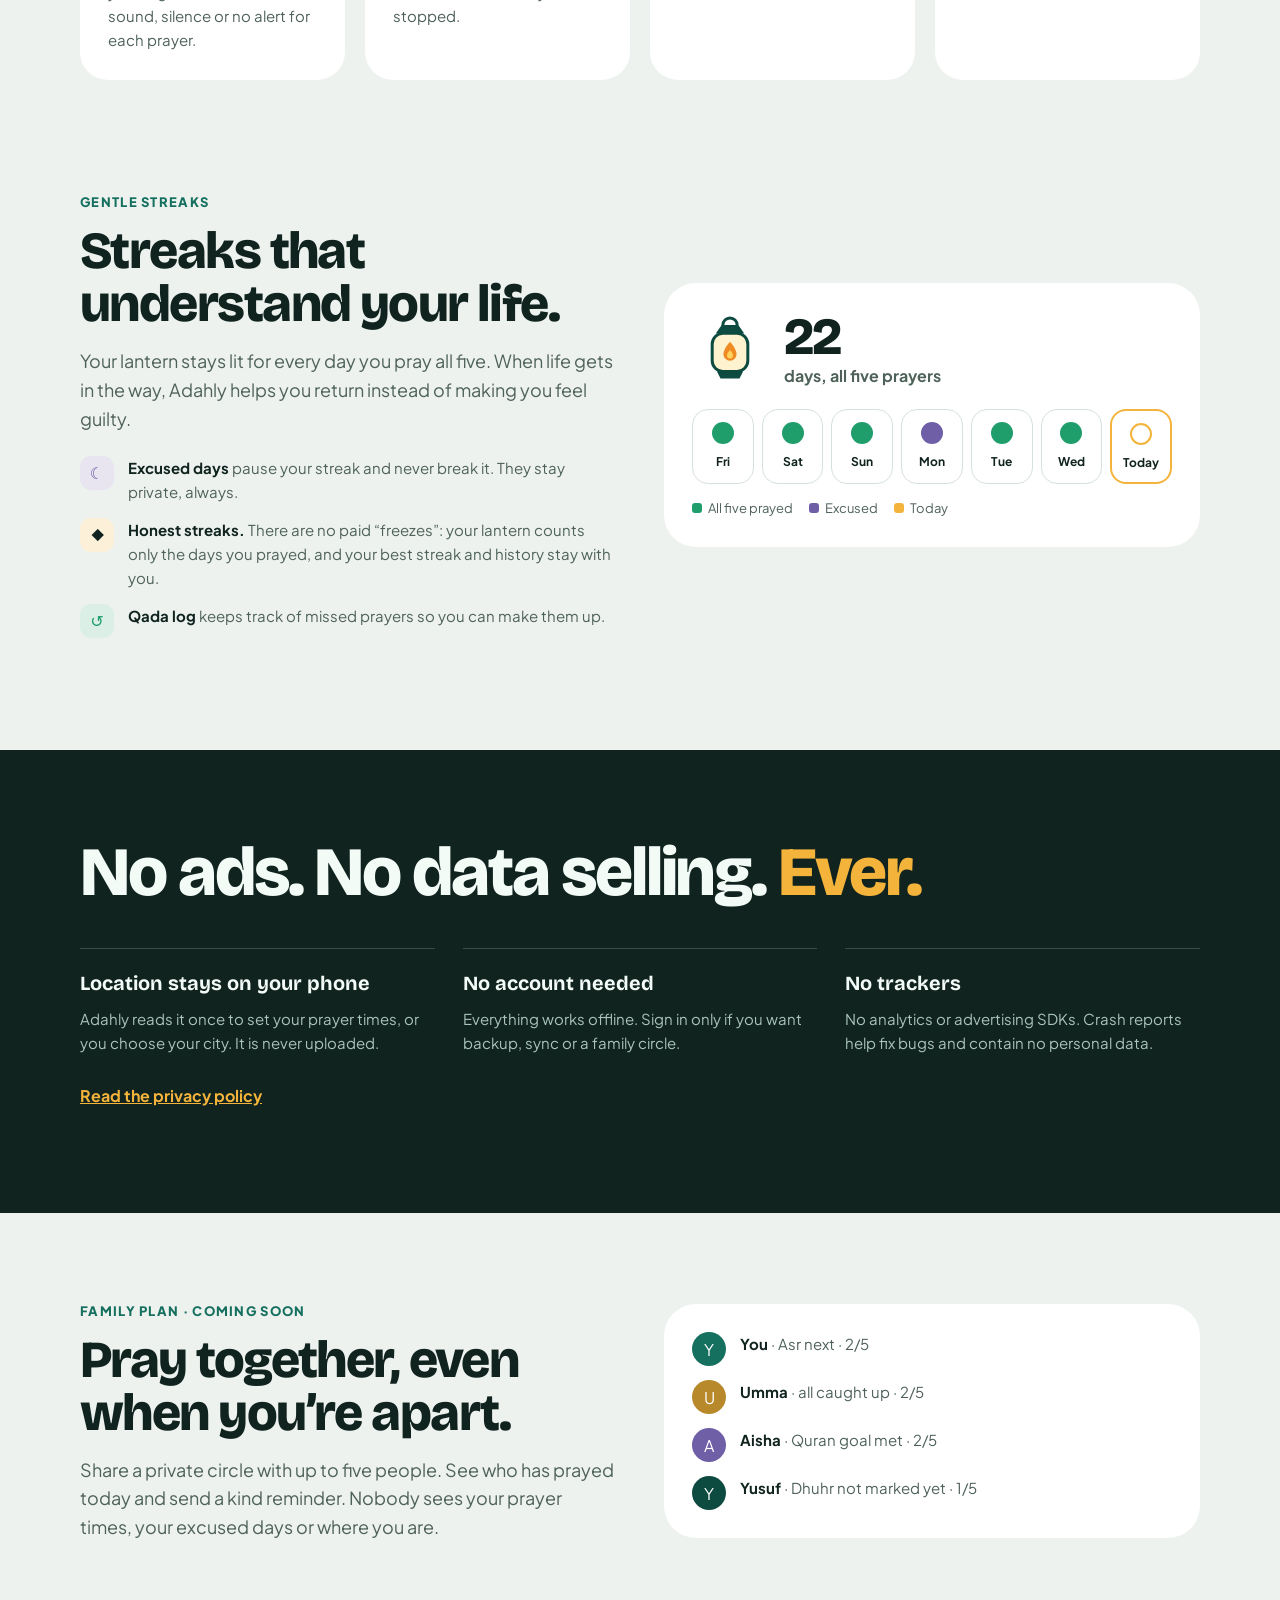
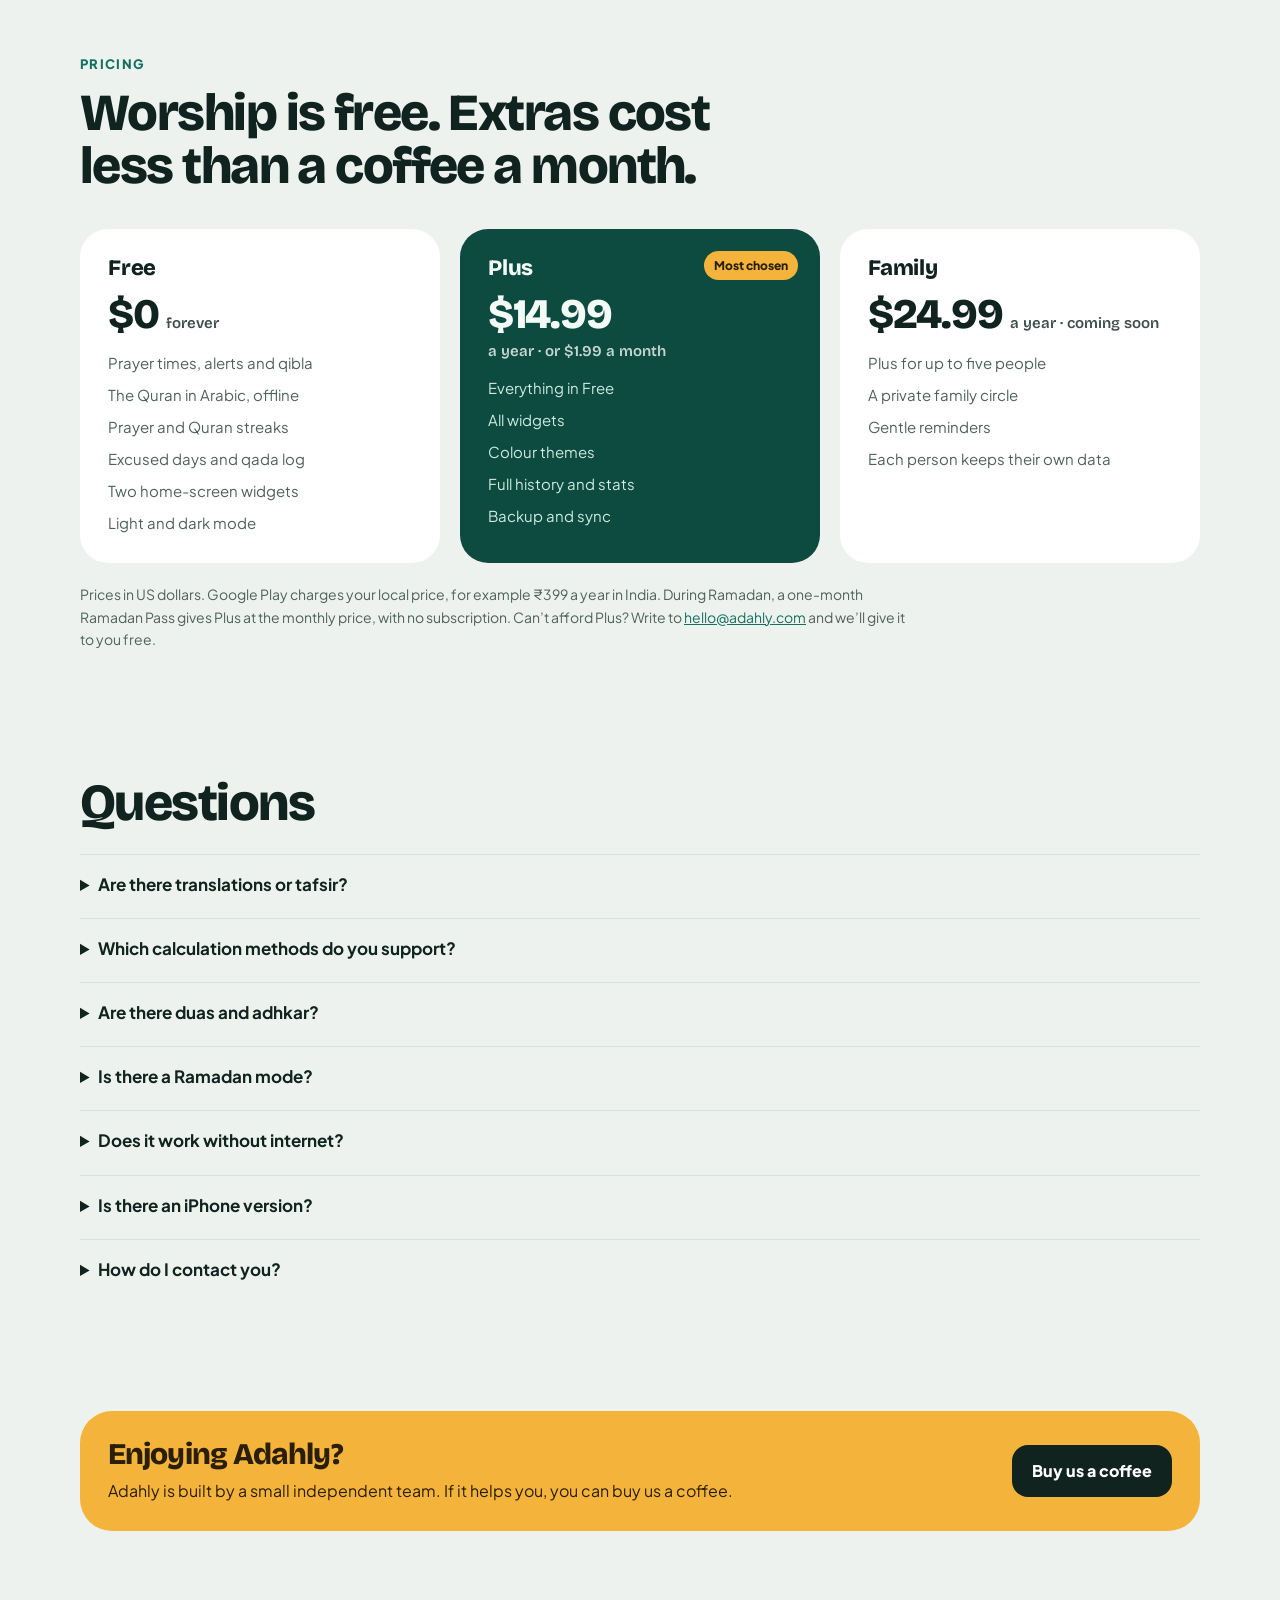
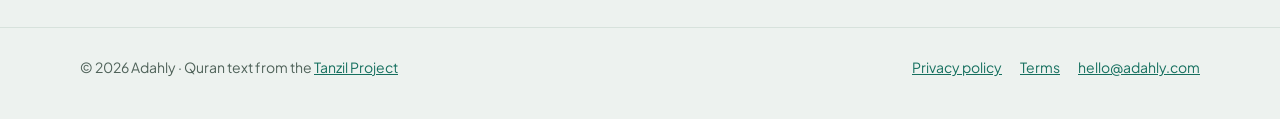
==== commit fb78c04e: "Mention duas and adhkar in the FAQ Co-Authored-By: Claude Opus 5.5 <noreply@anthropic.com> Claude-Se" ====
--- a/index.html
+++ b/index.html
@@ -212,6 +212,7 @@
     <div class="faq">
       <details><summary>Are there translations or tafsir?</summary><p>No. Adahly shows the Quran in Arabic only, exactly as published by the Tanzil Project, with no translations or interpretations added.</p></details>
       <details><summary>Which calculation methods do you support?</summary><p>Adahly picks the usual method for your region, such as Muslim World League, ISNA, Umm al-Qura or Karachi. You can change it, and choose the Hanafi or standard Asr time.</p></details>
+      <details><summary>Are there duas and adhkar?</summary><p>Yes, free and in Arabic: morning and evening adhkar with a tap-to-count reader, the adhkar after every prayer, duas for daily moments such as sleep, travel, the washroom, worry and forgiveness, and a tasbih counter. Each comes with its hadith reference, and Quranic passages are shown exactly as in the Mushaf.</p></details>
       <details><summary>Is there a Ramadan mode?</summary><p>Yes, and it’s free. It turns on by itself in Ramadan with suhoor and iftar times, a suhoor reminder and an iftar alert, a fasting tracker that keeps count of fasts to make up, taraweeh marks, the odd nights of the last ten, and a daily goal to finish the Quran by Eid.</p></details>
       <details><summary>Does it work without internet?</summary><p>Yes. Prayer times, alerts, qibla, the Quran and your streaks all work offline.</p></details>
       <details><summary>Is there an iPhone version?</summary><p>Not yet. Adahly is launching on Android first.</p></details>
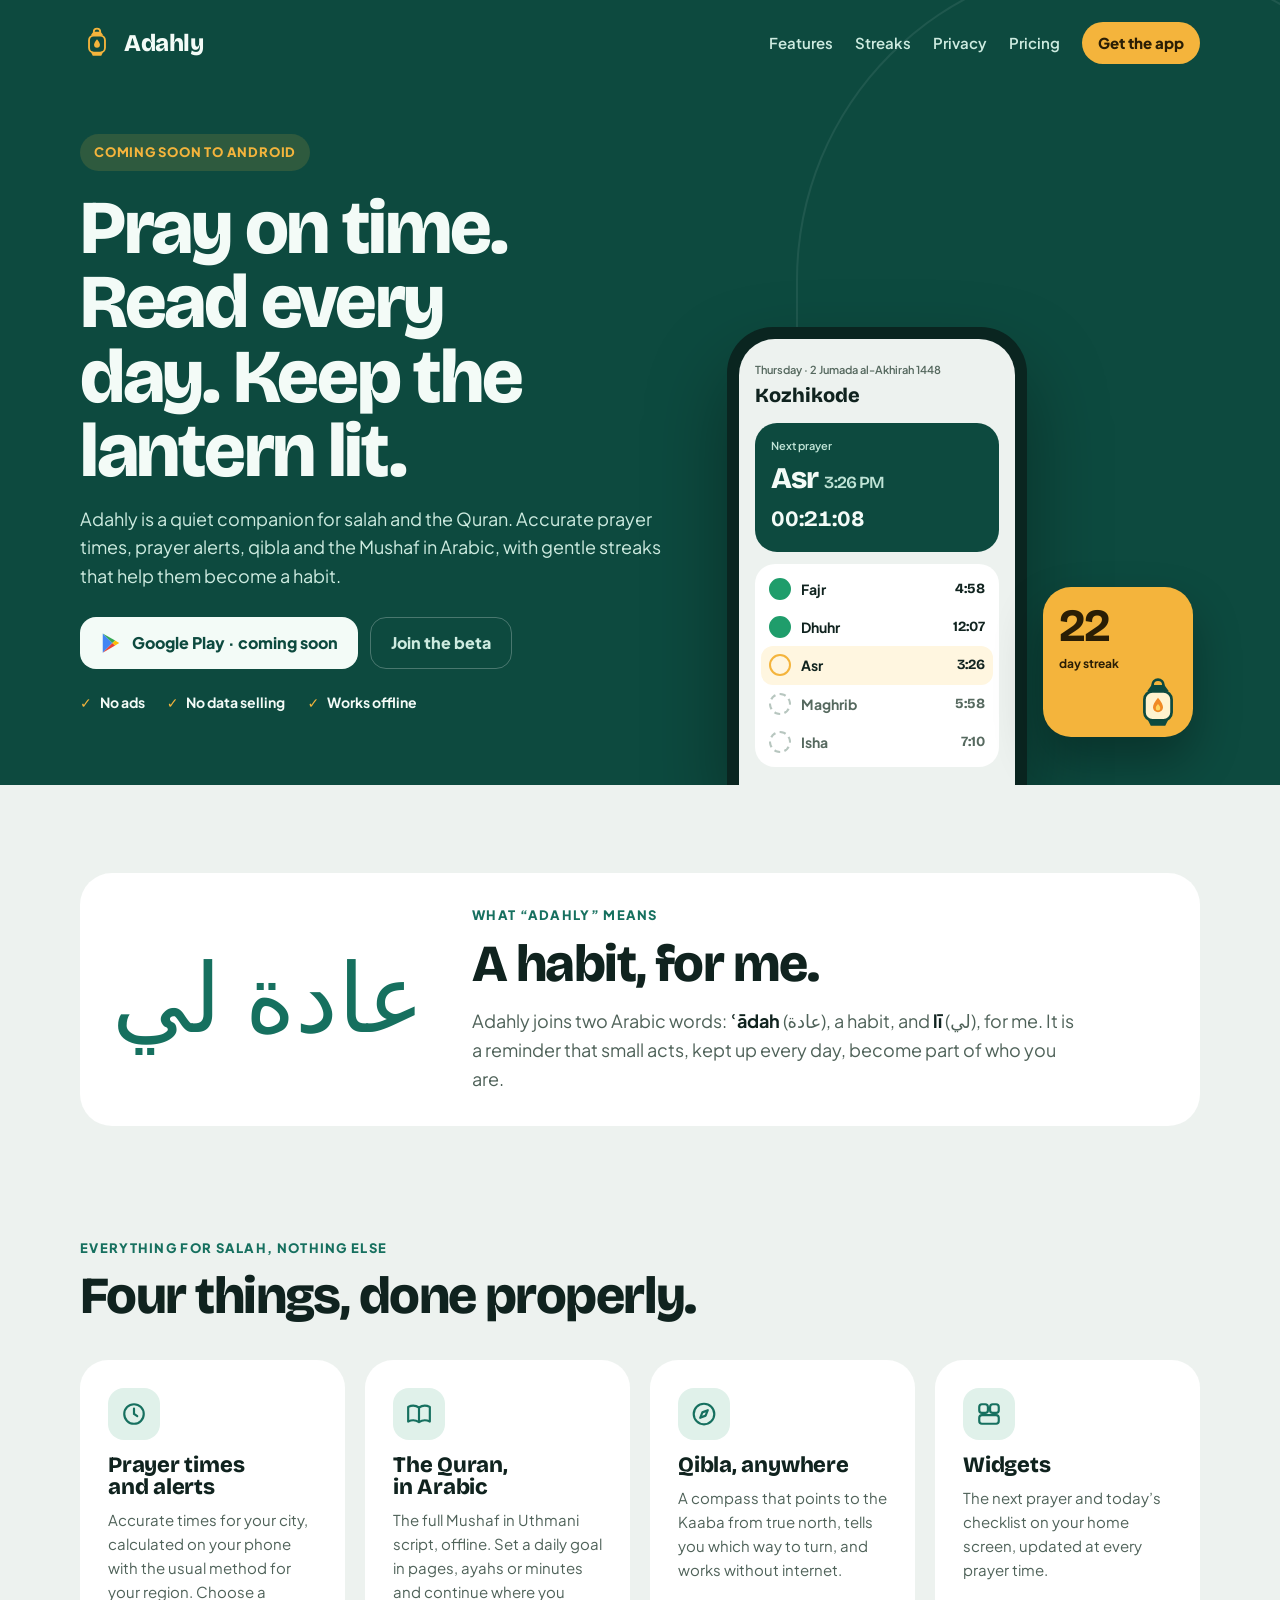
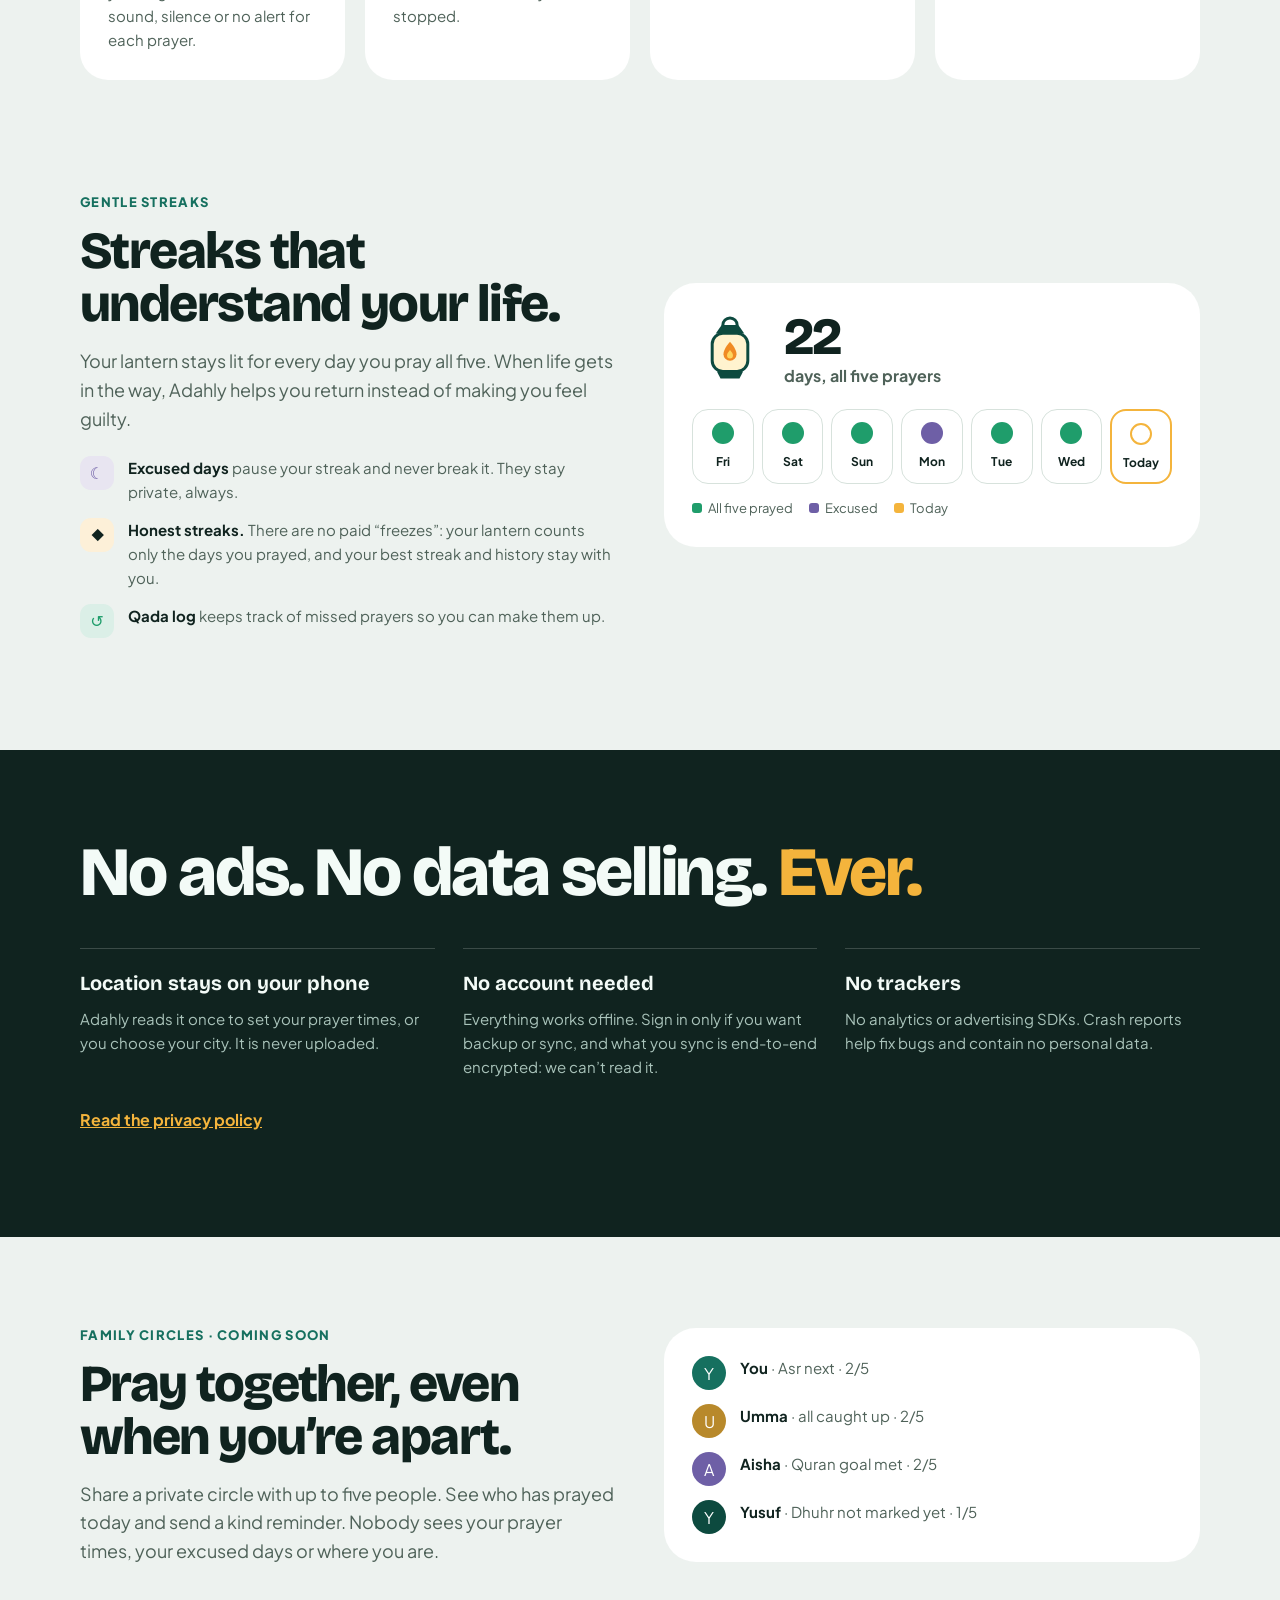
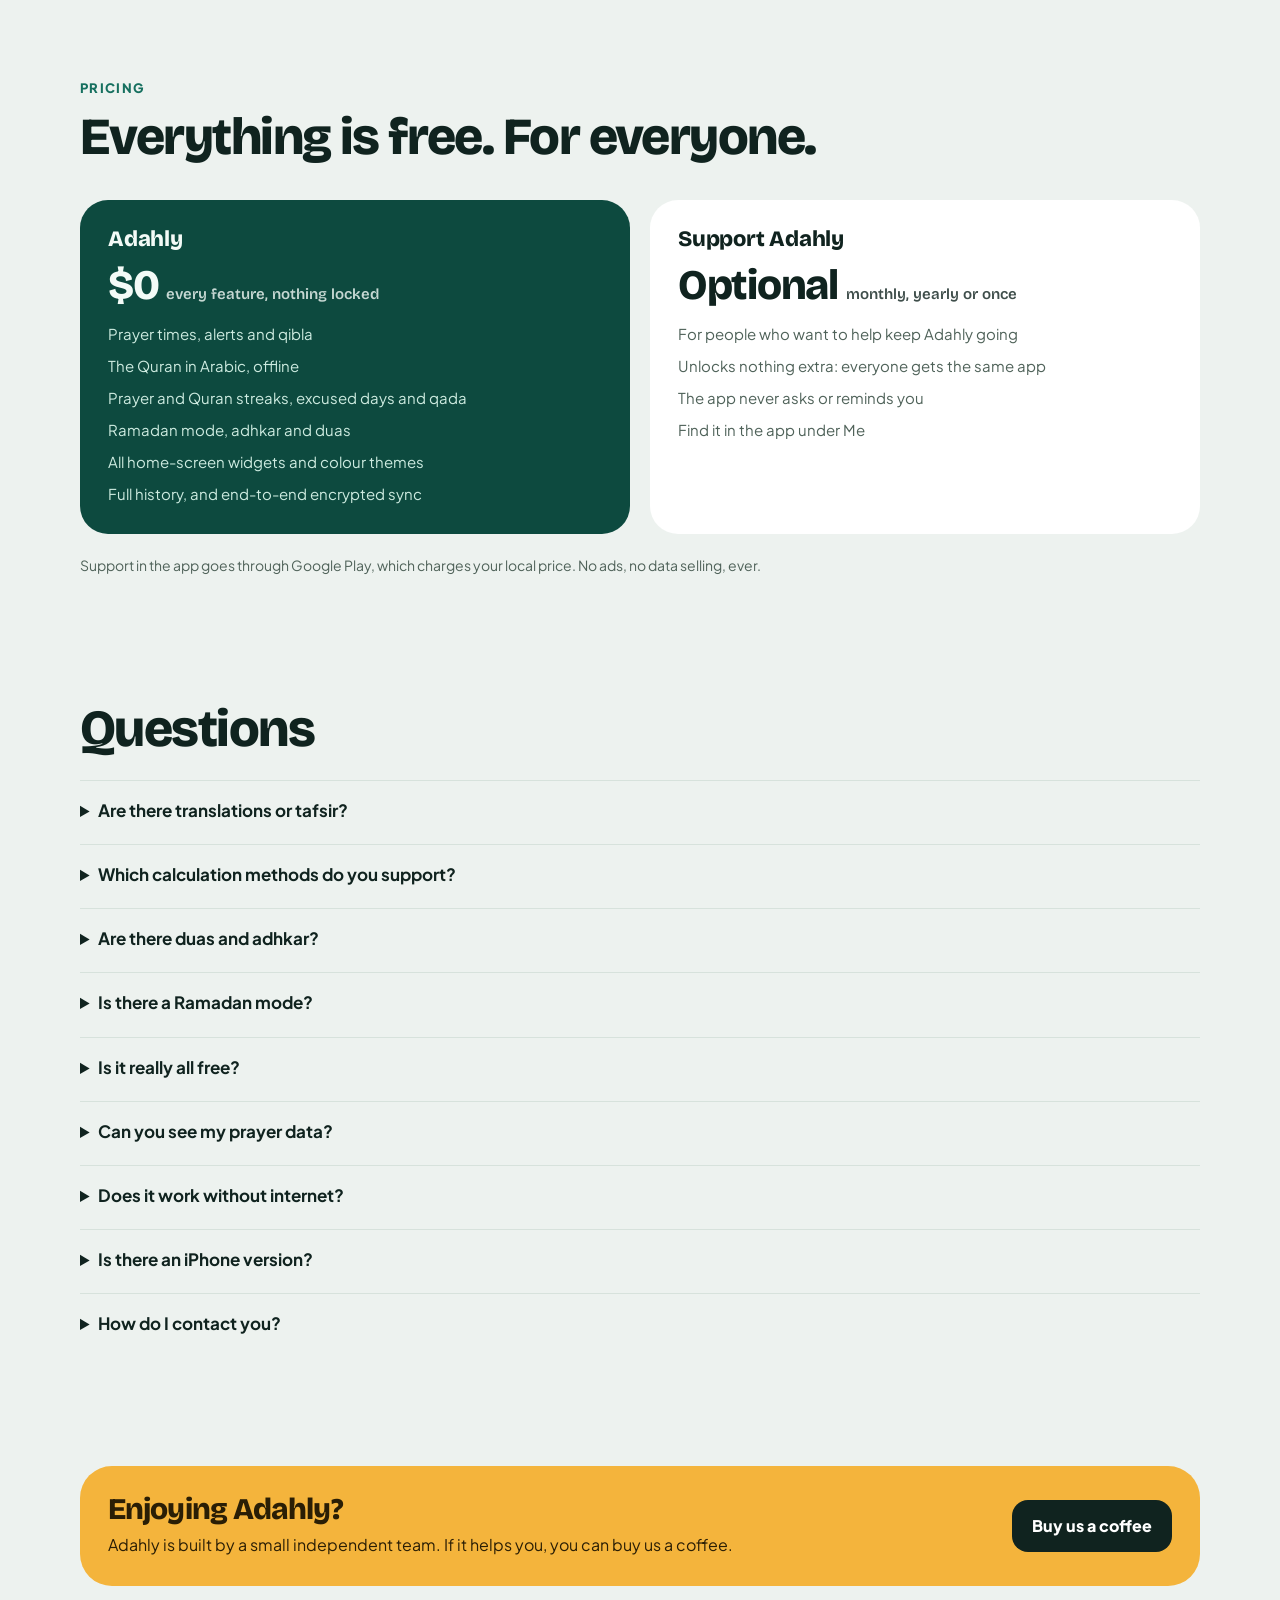
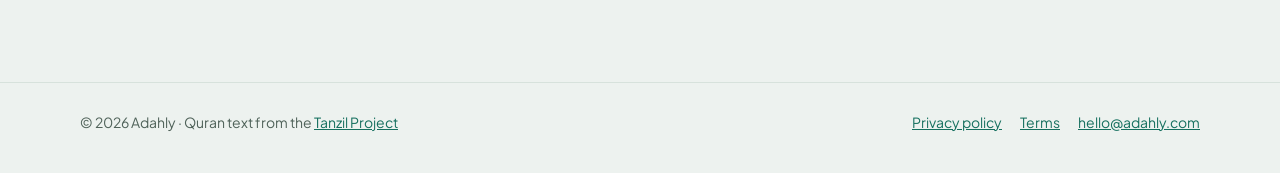
==== commit 7b3ba0b2: "Make every feature free and explain end-to-end encrypted sync" ====
--- a/index.html
+++ b/index.html
@@ -158,7 +158,7 @@
       <h2>No ads. No data selling. <em>Ever.</em></h2>
       <div class="band-grid">
         <div><b>Location stays on your phone</b><p>Adahly reads it once to set your prayer times, or you choose your city. It is never uploaded.</p></div>
-        <div><b>No account needed</b><p>Everything works offline. Sign in only if you want backup, sync or a family circle.</p></div>
+        <div><b>No account needed</b><p>Everything works offline. Sign in only if you want backup or sync, and what you sync is end-to-end encrypted: we can’t read it.</p></div>
         <div><b>No trackers</b><p>No analytics or advertising SDKs. Crash reports help fix bugs and contain no personal data.</p></div>
       </div>
       <p style="margin-top:28px"><a href="privacy.html" style="color:var(--saffron);font-weight:700">Read the privacy policy</a></p>
@@ -168,7 +168,7 @@
   <section id="family" class="wrap">
     <div class="split">
       <div>
-        <p class="eyebrow">Family plan · coming soon</p>
+        <p class="eyebrow">Family circles · coming soon</p>
         <h2>Pray together, even when you’re apart.</h2>
         <p class="lead">Share a private circle with up to five people. See who has prayed today and send a kind reminder. Nobody sees your prayer times, your excused days or where you are.</p>
       </div>
@@ -185,26 +185,20 @@
 
   <section id="pricing" class="wrap">
     <p class="eyebrow">Pricing</p>
-    <h2>Worship is free. Extras cost less than a coffee a month.</h2>
+    <h2>Everything is free. For everyone.</h2>
     <div class="prices">
+      <div class="price featured">
+        <h3>Adahly</h3>
+        <div class="amount">$0 <small>every feature, nothing locked</small></div>
+        <ul><li>Prayer times, alerts and qibla</li><li>The Quran in Arabic, offline</li><li>Prayer and Quran streaks, excused days and qada</li><li>Ramadan mode, adhkar and duas</li><li>All home-screen widgets and colour themes</li><li>Full history, and end-to-end encrypted sync</li></ul>
+      </div>
       <div class="price">
-        <h3>Free</h3>
-        <div class="amount">$0 <small>forever</small></div>
-        <ul><li>Prayer times, alerts and qibla</li><li>The Quran in Arabic, offline</li><li>Prayer and Quran streaks</li><li>Excused days and qada log</li><li>Two home-screen widgets</li><li>Light and dark mode</li></ul>
-      </div>
-      <div class="price featured">
-        <span class="tag">Most chosen</span>
-        <h3>Plus</h3>
-        <div class="amount">$14.99 <small>a year · or $1.99 a month</small></div>
-        <ul><li>Everything in Free</li><li>All widgets</li><li>Colour themes</li><li>Full history and stats</li><li>Backup and sync</li></ul>
-      </div>
-      <div class="price">
-        <h3>Family</h3>
-        <div class="amount">$24.99 <small>a year · coming soon</small></div>
-        <ul><li>Plus for up to five people</li><li>A private family circle</li><li>Gentle reminders</li><li>Each person keeps their own data</li></ul>
-      </div>
-    </div>
-    <p class="fine">Prices in US dollars. Google Play charges your local price, for example ₹399 a year in India. During Ramadan, a one-month Ramadan Pass gives Plus at the monthly price, with no subscription. Can’t afford Plus? Write to <a href="mailto:hello@adahly.com">hello@adahly.com</a> and we’ll give it to you free.</p>
+        <h3>Support Adahly</h3>
+        <div class="amount">Optional <small>monthly, yearly or once</small></div>
+        <ul><li>For people who want to help keep Adahly going</li><li>Unlocks nothing extra: everyone gets the same app</li><li>The app never asks or reminds you</li><li>Find it in the app under Me</li></ul>
+      </div>
+    </div>
+    <p class="fine">Support in the app goes through Google Play, which charges your local price. No ads, no data selling, ever.</p>
   </section>
 
   <section id="faq" class="wrap">
@@ -214,6 +208,8 @@
       <details><summary>Which calculation methods do you support?</summary><p>Adahly picks the usual method for your region, such as Muslim World League, ISNA, Umm al-Qura or Karachi. You can change it, and choose the Hanafi or standard Asr time.</p></details>
       <details><summary>Are there duas and adhkar?</summary><p>Yes, free and in Arabic: morning and evening adhkar with a tap-to-count reader, the adhkar after every prayer, duas for daily moments such as sleep, travel, the washroom, worry and forgiveness, and a tasbih counter. Each comes with its hadith reference, and Quranic passages are shown exactly as in the Mushaf.</p></details>
       <details><summary>Is there a Ramadan mode?</summary><p>Yes, and it’s free. It turns on by itself in Ramadan with suhoor and iftar times, a suhoor reminder and an iftar alert, a fasting tracker that keeps count of fasts to make up, taraweeh marks, the odd nights of the last ten, and a daily goal to finish the Quran by Eid.</p></details>
+      <details><summary>Is it really all free?</summary><p>Yes. Every feature is free for everyone, with nothing locked and no ads. If Adahly helps you, you can support it from the Me screen, monthly, yearly or once. It doesn’t unlock anything, and the app will never ask.</p></details>
+      <details><summary>Can you see my prayer data?</summary><p>No. If you sign in to back up and sync, everything is encrypted on your phone before it leaves it, with a key kept in your Google account’s end-to-end encrypted backup. Our servers hold only data we can’t read.</p></details>
       <details><summary>Does it work without internet?</summary><p>Yes. Prayer times, alerts, qibla, the Quran and your streaks all work offline.</p></details>
       <details><summary>Is there an iPhone version?</summary><p>Not yet. Adahly is launching on Android first.</p></details>
       <details><summary>How do I contact you?</summary><p>Email <a href="mailto:hello@adahly.com">hello@adahly.com</a>. We read every message.</p></details>
